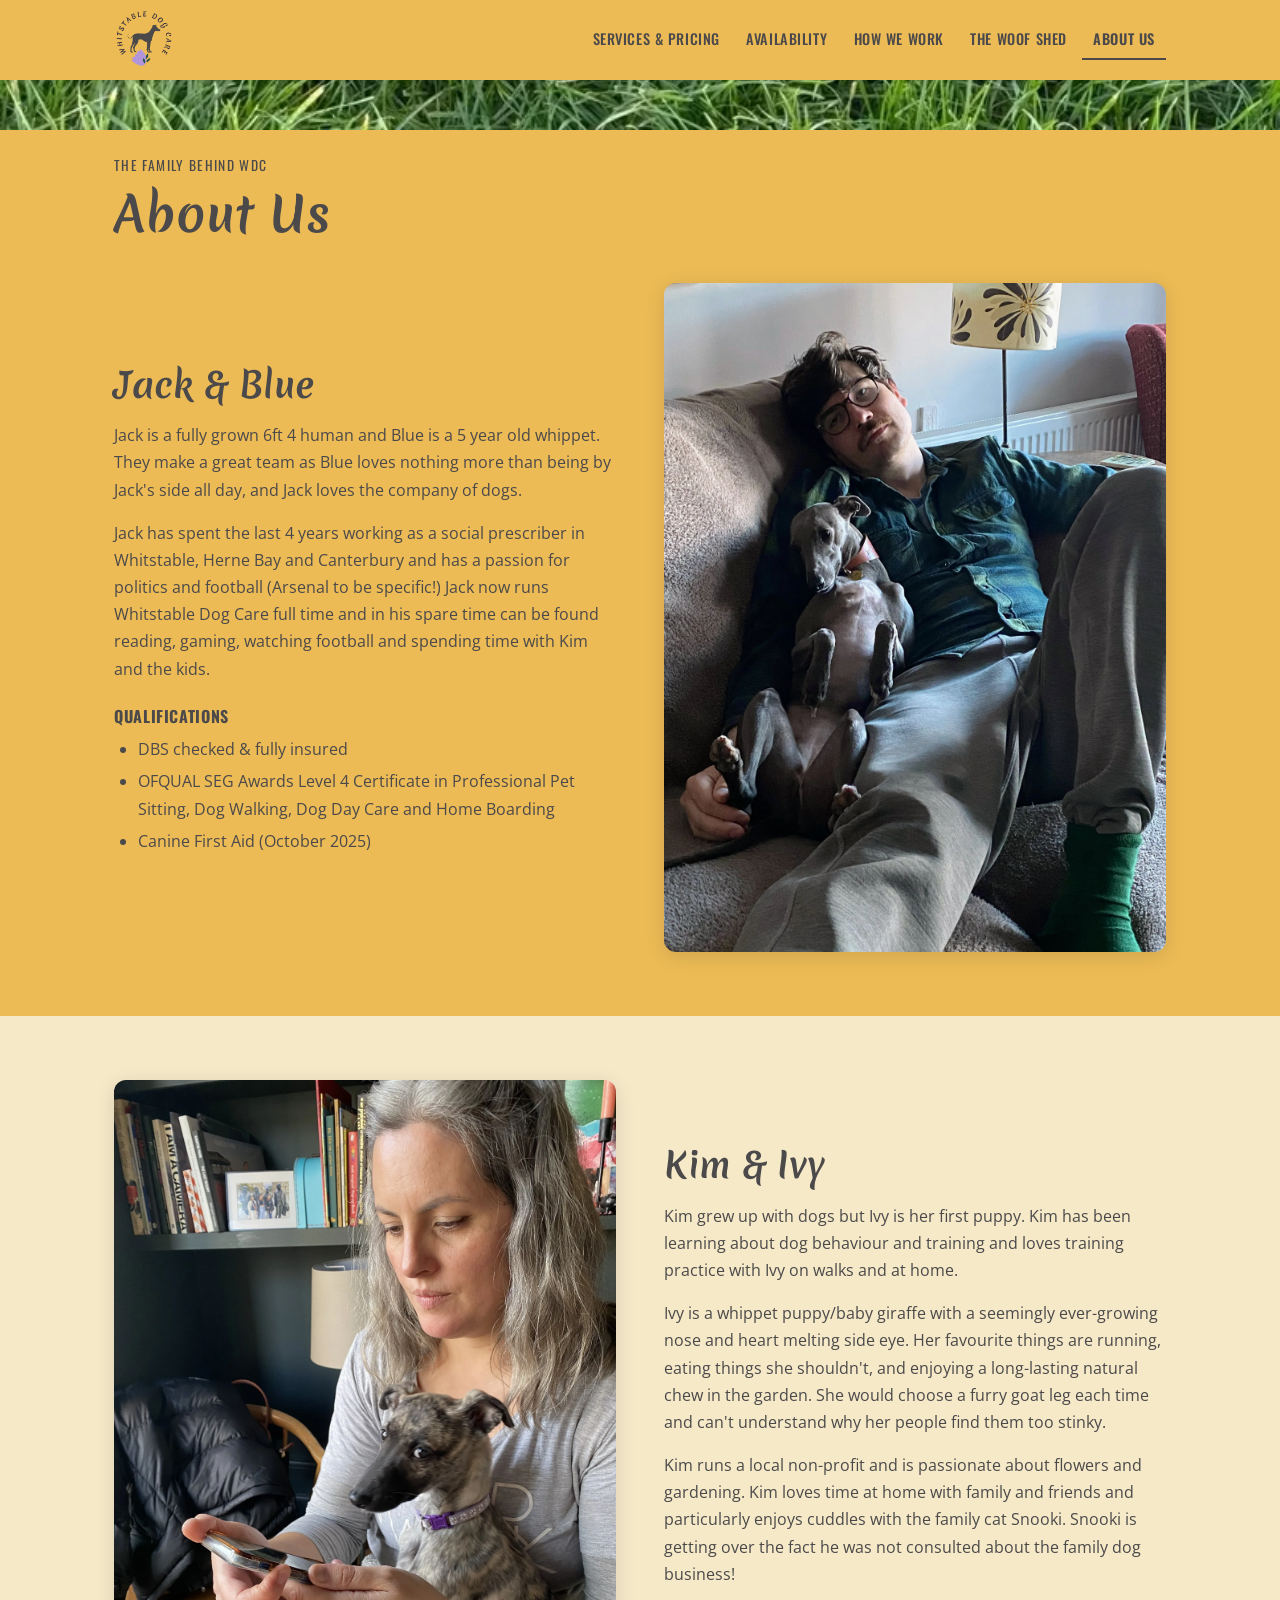
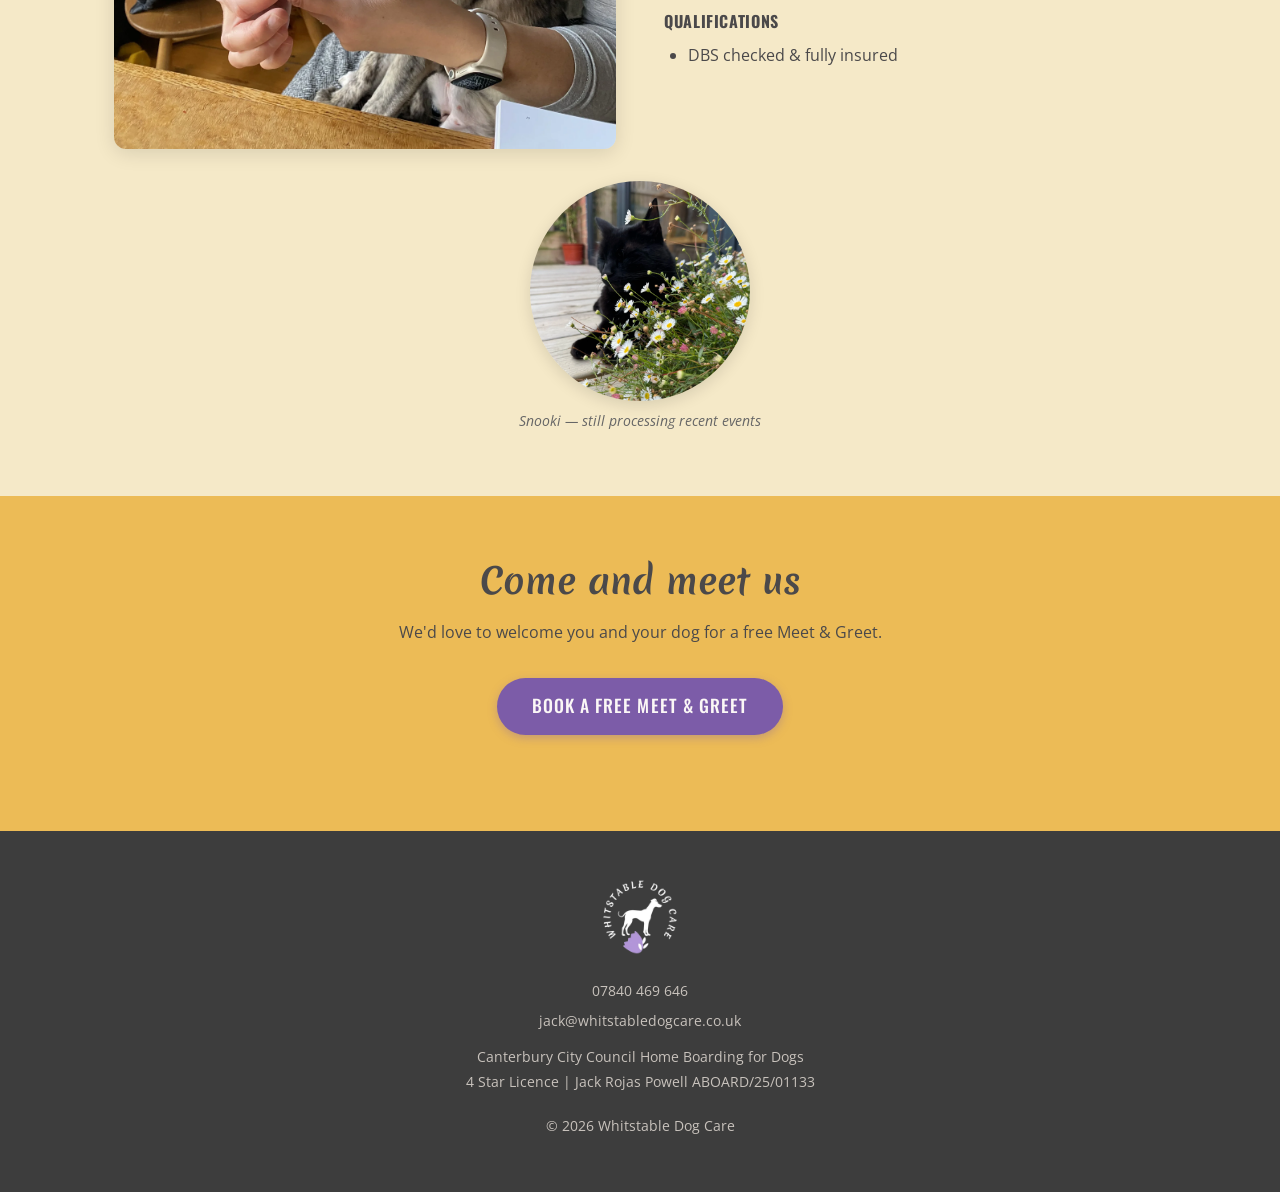
==== about.html @ ae1b8447 "Add Person schema for Jack and Kim to about page Reinforces owner-run business trust signal with nam" ====
<!DOCTYPE html>
<html lang="en">
<head>
  <!-- Google tag (gtag.js) -->
  <script async src="https://www.googletagmanager.com/gtag/js?id=G-H8V5NB6T25"></script>
  <script>
    window.dataLayer = window.dataLayer || [];
    function gtag(){dataLayer.push(arguments);}
    gtag('js', new Date());
    gtag('config', 'G-H8V5NB6T25');
  </script>
  <meta charset="UTF-8" />
  <meta name="viewport" content="width=device-width, initial-scale=1.0" />
  <title>About Us — Whitstable Dog Care</title>
  <meta name="description" content="Meet Jack, Kim, Blue, Ivy and Snooki — the family behind Whitstable Dog Care." />
  <meta property="og:type" content="website" />
  <meta property="og:url" content="https://whitstabledogcare.co.uk/about" />
  <meta property="og:title" content="About Us — Whitstable Dog Care" />
  <meta property="og:description" content="Meet Jack, Kim, Blue, Ivy and Snooki — the family behind Whitstable Dog Care." />
  <meta property="og:image" content="https://whitstabledogcare.co.uk/images/og-image.png" />
  <meta property="og:image:width" content="1200" />
  <meta property="og:image:height" content="630" />
  <link rel="preconnect" href="https://fonts.googleapis.com" />
  <link rel="preconnect" href="https://fonts.gstatic.com" crossorigin />
  <link rel="preload" href="https://fonts.googleapis.com/css2?family=Merienda:wght@400;700;900&family=Oswald:wght@400;500;600&family=Open+Sans:ital,wght@0,400;0,600;1,400&display=swap" as="style" onload="this.onload=null;this.rel='stylesheet'" />
  <noscript><link rel="stylesheet" href="https://fonts.googleapis.com/css2?family=Merienda:wght@400;700;900&family=Oswald:wght@400;500;600&family=Open+Sans:ital,wght@0,400;0,600;1,400&display=swap" /></noscript>
  <link rel="stylesheet" href="css/style.css" />
  <!-- UPDATE reviewCount and ratingValue below when Google reviews change -->
  <script type="application/ld+json">
  {
    "@context": "https://schema.org",
    "@type": "AnimalShelter",
    "petsAllowed": "Dogs only",
    "areaServed": ["Whitstable", "Tankerton", "Seasalter", "Herne Bay", "Canterbury", "Faversham", "Thanet"],
    "name": "Whitstable Dog Care",
    "description": "Home-from-home, family-run dog day care and boarding in Whitstable, Kent.",
    "url": "https://whitstabledogcare.co.uk",
    "telephone": "+447840469646",
    "email": "jack@whitstabledogcare.co.uk",
    "address": {
      "@type": "PostalAddress",
      "streetAddress": "Walmer Road",
      "addressLocality": "Whitstable",
      "addressRegion": "Kent",
      "addressCountry": "GB"
    },
    "geo": {
      "@type": "GeoCoordinates",
      "latitude": 51.3617,
      "longitude": 1.0237
    },
    "image": "https://whitstabledogcare.co.uk/images/og-image.png",
    "priceRange": "££",
    "aggregateRating": {
      "@type": "AggregateRating",
      "ratingValue": "5.0",
      "reviewCount": "11",
      "bestRating": "5"
    },
    "openingHours": "Mo-Su 07:30-21:00",
    "sameAs": [
      "https://maps.app.goo.gl/Xas24WrXm4qyw3E78",
      "https://www.instagram.com/whitstabledogcare/",
      "https://maps.apple.com/p/wR4-Y2Sefy-_Zt",
      "https://www.yell.com/biz/whitstable-dog-care-whitstable-11027929/",
      "https://nextdoor.co.uk/page/whitstable-dog-care"
    ]
  }
  </script>
  <script type="application/ld+json">
  {
    "@context": "https://schema.org",
    "@type": "Person",
    "name": "Jack",
    "jobTitle": "Owner & Dog Carer",
    "worksFor": {
      "@type": "AnimalShelter",
      "name": "Whitstable Dog Care",
      "url": "https://whitstabledogcare.co.uk"
    },
    "hasCredential": [
      {
        "@type": "EducationalOccupationalCredential",
        "name": "OFQUAL SEG Awards Level 4 Certificate in Professional Pet Sitting, Dog Walking, Dog Day Care and Home Boarding"
      },
      {
        "@type": "EducationalOccupationalCredential",
        "name": "Canine First Aid"
      },
      {
        "@type": "EducationalOccupationalCredential",
        "name": "DBS Checked"
      }
    ]
  }
  </script>
  <script type="application/ld+json">
  {
    "@context": "https://schema.org",
    "@type": "Person",
    "name": "Kim",
    "jobTitle": "Co-owner & Dog Carer",
    "worksFor": {
      "@type": "AnimalShelter",
      "name": "Whitstable Dog Care",
      "url": "https://whitstabledogcare.co.uk"
    },
    "hasCredential": [
      {
        "@type": "EducationalOccupationalCredential",
        "name": "DBS Checked"
      }
    ]
  }
  </script>
  <link rel="icon" type="image/x-icon" href="favicon.ico" />
  <link rel="icon" type="image/png" sizes="32x32" href="favicon-32x32.png" />
  <link rel="icon" type="image/png" sizes="16x16" href="favicon-16x16.png" />
  <link rel="apple-touch-icon" sizes="180x180" href="apple-touch-icon.png" />
  <link rel="canonical" href="https://whitstabledogcare.co.uk/about" />
</head>
<body>

  <!-- HEADER -->
  <header class="site-header">
    <div class="header-inner">
      <a href="index.html" class="header-logo">
        <img src="images/logo.webp" alt="Whitstable Dog Care logo" width="440" height="440" />
        <span>Whitstable<br>Dog Care</span>
      </a>
      <button class="hamburger" id="hamburger" aria-label="Toggle navigation" aria-expanded="false">
        <span></span><span></span><span></span>
      </button>
      <nav class="site-nav" id="site-nav">
        <a href="services.html">Services &amp; Pricing</a>
        <a href="availability.html">Availability</a>
        <a href="how-we-work.html">How We Work</a>
        <a href="woof-shed.html">The Woof Shed</a>
        <a href="about.html" class="active">About Us</a>
      </nav>
    </div>
  </header>

  <!-- GRASS STRIP -->
  <div class="grass-strip">
    <img src="images/blue-grass.webp" alt="" role="presentation" width="800" height="159" />
  </div>

  <main>

    <!-- PAGE HEADING -->
    <section class="section section--gold" style="padding-top:1.5rem; padding-bottom:1rem;">
      <div class="container">
        <p class="subheading">The family behind WDC</p>
        <h1>About Us</h1>
      </div>
    </section>

    <!-- JACK & BLUE -->
    <section class="section section--gold" style="position:relative; padding-top:1.5rem;">
      <div class="container">
        <div class="two-col">
          <div>
            <h2>Jack &amp; Blue</h2>
            <p>Jack is a fully grown 6ft 4 human and Blue is a 5 year old whippet. They make a great team as Blue loves nothing more than being by Jack's side all day, and Jack loves the company of dogs.</p>
            <p>Jack has spent the last 4 years working as a social prescriber in Whitstable, Herne Bay and Canterbury and has a passion for politics and football (Arsenal to be specific!) Jack now runs Whitstable Dog Care full time and in his spare time can be found reading, gaming, watching football and spending time with Kim and the kids.</p>

            <div class="qualifications">
              <strong>Qualifications</strong>
              <ul>
                <li>DBS checked &amp; fully insured</li>
                <li>OFQUAL SEG Awards Level 4 Certificate in Professional Pet Sitting, Dog Walking, Dog Day Care and Home Boarding</li>
                <li>Canine First Aid (October 2025)</li>
              </ul>
            </div>
          </div>
          <div>
            <img
              src="images/IMG_1210.webp"
              alt="Jack and Blue"
              class="about-photo"
              style="width:100%; height:auto; border-radius:12px; box-shadow:0 4px 20px rgba(0,0,0,0.12); display:block;" width="2500" height="3333" />
          </div>
        </div>
      </div>
    </section>

    <!-- KIM & IVY -->
    <section class="section section--cream" style="position:relative;">
      <div class="container">
        <div class="two-col two-col--reverse">
          <div>
            <h2>Kim &amp; Ivy</h2>
            <p>Kim grew up with dogs but Ivy is her first puppy. Kim has been learning about dog behaviour and training and loves training practice with Ivy on walks and at home.</p>
            <p>Ivy is a whippet puppy/baby giraffe with a seemingly ever-growing nose and heart melting side eye. Her favourite things are running, eating things she shouldn't, and enjoying a long-lasting natural chew in the garden. She would choose a furry goat leg each time and can't understand why her people find them too stinky.</p>
            <p>Kim runs a local non-profit and is passionate about flowers and gardening. Kim loves time at home with family and friends and particularly enjoys cuddles with the family cat Snooki. Snooki is getting over the fact he was not consulted about the family dog business!</p>

            <div class="qualifications">
              <strong>Qualifications</strong>
              <ul>
                <li>DBS checked &amp; fully insured</li>
              </ul>
            </div>
          </div>
          <div>
            <img
              src="images/IMG_7435.webp"
              alt="Kim and Ivy"
              class="about-photo"
              style="width:100%; height:auto; border-radius:12px; box-shadow:0 4px 20px rgba(0,0,0,0.12); display:block;" width="2500" height="3333" />
          </div>
        </div>

        <!-- Snooki -->
        <div class="snooki-wrap">
          <img
            src="images/nook-nook-daisies.webp"
            alt="Snooki the cat among daisies" width="2500" height="3333" />
          <p>Snooki — still processing recent events</p>
        </div>
      </div>
    </section>

    <!-- CTA -->
    <section class="section section--gold" style="text-align:center;">
      <div class="container">
        <h2>Come and meet us</h2>
        <p>We'd love to welcome you and your dog for a free Meet &amp; Greet.</p>
        <a href="mailto:jack@whitstabledogcare.co.uk?subject=Meet%20%26%20Greet%20Enquiry" class="btn-cta" style="margin-top:1rem;">Book a Free Meet &amp; Greet</a>
      </div>
    </section>

  </main>

  <!-- FOOTER -->
  <footer class="site-footer">
    <img src="images/footer-logo.webp" alt="Whitstable Dog Care logo" class="footer-logo" width="200" height="200" />
    <p><a href="tel:07840469646">07840 469 646</a></p>
    <p><a href="mailto:jack@whitstabledogcare.co.uk">jack@whitstabledogcare.co.uk</a></p>
    <p class="footer-licence">Canterbury City Council Home Boarding for Dogs<br>
    4 Star Licence | Jack Rojas Powell ABOARD/25/01133</p>
    <p class="footer-copyright">&copy; <span id="year"></span> Whitstable Dog Care</p>
  </footer>

  <script>
    document.getElementById('year').textContent = new Date().getFullYear();
    const hamburger = document.getElementById('hamburger');
    const nav = document.getElementById('site-nav');
    hamburger.addEventListener('click', () => {
      const open = nav.classList.toggle('open');
      hamburger.classList.toggle('open', open);
      hamburger.setAttribute('aria-expanded', open);
    });
    nav.querySelectorAll('a').forEach(link => {
      link.addEventListener('click', () => {
        nav.classList.remove('open');
        hamburger.classList.remove('open');
        hamburger.setAttribute('aria-expanded', false);
      });
    });
  </script>

</body>
</html>
---- css/style.css ----
/* =============================================
   WHITSTABLE DOG CARE — SHARED STYLESHEET
   ============================================= */

/* --- Google Fonts loaded via <link> in HTML --- */

/* --- Variables --- */
:root {
  --gold: #ECBB56;
  --charcoal: #3D3D3D;
  --body-text: #4B494A;
  --white: #FBF7F6;
  --purple: #B295D9;
  --black: #000000;
  --cream: #F5E9C8;
  --cta-purple: #7c5ca8;
  --font-display: 'Merienda', cursive;
  --font-label: 'Oswald', sans-serif;
  --font-body: 'Open Sans', sans-serif;
}

/* --- Reset & Base --- */
*, *::before, *::after {
  box-sizing: border-box;
  margin: 0;
  padding: 0;
}

html {
  scroll-behavior: smooth;
}

body {
  font-family: 'Open Sans', sans-serif;
  color: var(--body-text);
  background: var(--gold);
  font-size: 16px;
  line-height: 1.7;
  overflow-x: hidden;
}

img {
  max-width: 100%;
  height: auto;
  display: block;
}

a {
  color: var(--body-text);
  text-decoration: underline;
}

a:hover {
  color: var(--charcoal);
}

/* --- Typography --- */
h1, h2, h3 {
  font-family: 'Merienda', cursive;
  color: var(--body-text);
  line-height: 1.2;
}

h1 { font-size: clamp(1.8rem, 4vw, 3rem); }
h2 { font-size: clamp(1.4rem, 3vw, 2.2rem); margin-bottom: 1rem; }
h3 { font-size: clamp(1.2rem, 2.5vw, 1.6rem); margin-bottom: 0.75rem; }

p { margin-bottom: 1rem; }
p:last-child { margin-bottom: 0; }

ul {
  padding-left: 1.5rem;
  margin-bottom: 1rem;
}

li { margin-bottom: 0.3rem; }

/* --- Layout helpers --- */
.container {
  max-width: 1100px;
  margin: 0 auto;
  padding: 0 1.5rem;
}

.section {
  padding: 4rem 0;
  position: relative;
}

.section--gold {
  background: var(--gold);
}

.section--cream {
  background: var(--cream);
}

.section--charcoal {
  background: var(--charcoal);
  color: var(--white);
}

.section--charcoal h1,
.section--charcoal h2,
.section--charcoal h3 {
  color: var(--white);
}

.section--white {
  background: var(--white);
}

.two-col {
  display: grid;
  grid-template-columns: 1fr 1fr;
  gap: 3rem;
  align-items: center;
}

.two-col--reverse {
  direction: rtl;
}

.two-col--reverse > * {
  direction: ltr;
}

/* =============================================
   HEADER & NAV
   ============================================= */

.site-header {
  background: var(--gold);
  position: sticky;
  top: 0;
  z-index: 100;
  box-shadow: 0 2px 6px rgba(0,0,0,0.12);
}

.header-inner {
  max-width: 1100px;
  margin: 0 auto;
  padding: 0 1.5rem;
  height: 80px;
  display: flex;
  align-items: center;
  justify-content: space-between;
}

.header-logo {
  display: flex;
  align-items: center;
  gap: 0.75rem;
  text-decoration: none;
  flex-shrink: 0;
}

.header-logo img {
  height: 60px;
  width: 60px;
  border-radius: 50%;
  object-fit: cover;
}

.header-logo span {
  display: none;
}

/* Desktop nav */
.site-nav {
  display: flex;
  align-items: center;
  gap: 0.25rem;
}

.site-nav a {
  font-family: 'Oswald', sans-serif;
  font-size: 0.9rem;
  font-weight: 500;
  text-transform: uppercase;
  letter-spacing: 0.04em;
  color: var(--body-text);
  text-decoration: none;
  padding: 0.4rem 0.7rem;
  border-bottom: 2px solid transparent;
  transition: border-color 0.2s, color 0.2s;
  white-space: nowrap;
}

.site-nav a:hover {
  border-bottom-color: var(--body-text);
  color: var(--charcoal);
}

.site-nav a.active {
  border-bottom-color: var(--body-text);
  font-weight: 600;
}

/* Hamburger button */
.hamburger {
  display: none;
  flex-direction: column;
  gap: 5px;
  background: none;
  border: none;
  cursor: pointer;
  padding: 6px;
  z-index: 200;
}

.hamburger span {
  display: block;
  width: 26px;
  height: 2px;
  background: var(--body-text);
  border-radius: 2px;
  transition: transform 0.3s, opacity 0.3s;
}

.hamburger.open span:nth-child(1) {
  transform: translateY(7px) rotate(45deg);
}
.hamburger.open span:nth-child(2) {
  opacity: 0;
}
.hamburger.open span:nth-child(3) {
  transform: translateY(-7px) rotate(-45deg);
}

/* Explicit desktop nav (belt-and-braces) */
@media (min-width: 769px) {
  .hamburger {
    display: none !important;
  }

  .site-nav {
    display: flex !important;
    position: static;
    flex-direction: row;
    background: transparent;
    box-shadow: none;
    padding: 0;
  }
}

/* Mobile nav */
@media (max-width: 768px) {
  .hamburger {
    display: flex;
  }

  .site-nav {
    display: none;
    flex-direction: column;
    align-items: flex-start;
    gap: 0;
    position: absolute;
    top: 80px;
    left: 0;
    right: 0;
    background: var(--gold);
    box-shadow: 0 4px 12px rgba(0,0,0,0.15);
    padding: 1rem 0;
    z-index: 99;
  }

  .site-nav.open {
    display: flex;
  }

  .site-nav a {
    width: 100%;
    padding: 0.75rem 1.5rem;
    font-size: 1rem;
    border-bottom: none;
    border-left: 3px solid transparent;
  }

  .site-nav a:hover,
  .site-nav a.active {
    border-bottom: none;
    border-left-color: var(--body-text);
    background: rgba(0,0,0,0.05);
  }
}

/* =============================================
   GRASS STRIP
   ============================================= */

.grass-strip {
  width: 100%;
  height: 50px;
  overflow: hidden;
  display: block;
  line-height: 0;
  font-size: 0;
}

.grass-strip img {
  width: 100%;
  height: 50px;
  object-fit: cover;
  object-position: center bottom;
  display: block;
}

/* =============================================
   HERO / HOME SECTIONS
   ============================================= */

.hero {
  background: var(--gold);
  padding: 4rem 0 2rem;
  position: relative;
}

.hero-inner {
  max-width: 1100px;
  margin: 0 auto;
  padding: 0 1.5rem;
  display: grid;
  grid-template-columns: auto 1fr;
  gap: 3rem;
  align-items: start;
}

.hero-logo-wrap {
  flex-shrink: 0;
}

.hero-logo-wrap img {
  width: 220px;
  height: 220px;
  border-radius: 50%;
  object-fit: cover;
  box-shadow: 0 4px 20px rgba(0,0,0,0.15);
}

.hero-content h1 {
  margin-bottom: 0.5rem;
}

.hero-address {
  font-family: 'Open Sans', sans-serif;
  color: var(--body-text);
  margin-bottom: 1.5rem;
}

.hero-bullets {
  list-style: none;
  padding: 0;
  margin-bottom: 2rem;
  display: grid;
  grid-template-columns: 1fr 1fr;
  gap: 0.3rem 1.5rem;
}

.hero-bullets li {
  font-size: 0.9rem;
  padding-left: 1.2em;
  position: relative;
  margin-bottom: 0;
}

.hero-bullets li::before {
  content: '✓';
  position: absolute;
  left: 0;
  color: var(--body-text);
  font-weight: 600;
}

/* CTA Button */
.btn-cta {
  display: inline-block;
  background: #7c5ca8;
  color: var(--white);
  font-family: 'Oswald', sans-serif;
  font-size: 1.1rem;
  font-weight: 500;
  text-transform: uppercase;
  letter-spacing: 0.06em;
  text-decoration: none;
  padding: 0.85rem 2.2rem;
  border-radius: 50px;
  transition: background 0.2s, transform 0.15s, box-shadow 0.2s;
  box-shadow: 0 3px 10px rgba(124,92,168,0.35);
  margin-bottom: 2rem;
}

.btn-cta:hover {
  background: #6b4d9c;
  color: var(--white);
  transform: translateY(-2px);
  box-shadow: 0 6px 16px rgba(124,92,168,0.45);
}

@media (max-width: 768px) {
  .hero-inner {
    grid-template-columns: 1fr;
    text-align: center;
  }

  .hero-logo-wrap {
    display: flex;
    justify-content: center;
  }

  .hero-logo-wrap img {
    width: 160px;
    height: 160px;
  }

  .hero-bullets {
    grid-template-columns: 1fr;
    text-align: left;
    display: inline-grid;
  }
}

/* =============================================
   HERO — TAGLINE & CTA WRAP (HOME)
   ============================================= */

.hero-tagline {
  font-size: 1.05rem;
  font-style: italic;
  color: var(--body-text);
  margin-bottom: 1.25rem;
  max-width: 520px;
}

.hero-cta-wrap {
  margin-bottom: 1.75rem;
}

.hero-cta-wrap .btn-cta {
  margin-bottom: 0.6rem;
}

.cta-reassurance {
  font-size: 0.85rem;
  font-style: italic;
  color: #3a3839;
  margin-bottom: 0;
}

/* =============================================
   AT A GLANCE (HOME)
   ============================================= */

.glance-section {
  padding: 4rem 0;
}

.glance-section h2 {
  margin-bottom: 2.5rem;
}

.glance-grid {
  display: grid;
  grid-template-columns: repeat(4, 1fr);
  gap: 1.5rem;
  margin-top: 1rem;
}

.glance-item {
  background: var(--gold);
  border-radius: 12px;
  padding: 1.75rem 1.5rem;
  border: 1px solid rgba(0,0,0,0.06);
}

.glance-item__icon {
  font-size: 2rem;
  display: block;
  margin-bottom: 0.75rem;
}

.glance-item__title {
  font-size: 1rem;
  margin-bottom: 0.5rem;
}

.glance-item__text {
  font-size: 0.88rem;
  color: var(--body-text);
  margin-bottom: 0;
}

@media (max-width: 900px) {
  .glance-grid {
    grid-template-columns: repeat(2, 1fr);
  }
}

@media (max-width: 500px) {
  .glance-grid {
    grid-template-columns: 1fr;
  }
}

/* =============================================
   HOW IT WORKS (HOME)
   ============================================= */

.how-it-works-section h2 {
  color: var(--white);
  margin-bottom: 2.5rem;
}

.steps-grid {
  display: grid;
  grid-template-columns: repeat(4, 1fr);
  gap: 1.5rem;
  counter-reset: steps;
}

.step {
  text-align: center;
  padding: 1.5rem 1rem;
}

.step__number {
  display: inline-flex;
  align-items: center;
  justify-content: center;
  width: 2.5rem;
  height: 2.5rem;
  background: var(--purple);
  color: var(--white);
  font-family: 'Oswald', sans-serif;
  font-size: 1.1rem;
  font-weight: 600;
  border-radius: 50%;
  margin-bottom: 0.9rem;
}

.step__title {
  color: var(--white);
  font-size: 1rem;
  margin-bottom: 0.5rem;
}

.step__text {
  font-size: 0.88rem;
  color: #c8c2bc;
  margin-bottom: 0;
}

.step__text a {
  color: var(--white);
  font-weight: 600;
  text-decoration: underline;
}

.step__text a:hover {
  color: var(--purple);
}

@media (max-width: 768px) {
  .steps-grid {
    grid-template-columns: repeat(2, 1fr);
  }
}

@media (max-width: 480px) {
  .steps-grid {
    grid-template-columns: 1fr;
  }
}

/* =============================================
   PRICING SUMMARY (HOME)
   ============================================= */

.pricing-summary-intro {
  font-size: 0.95rem;
  max-width: 580px;
  margin: 0 auto 2rem;
}

.pricing-summary-grid {
  display: grid;
  grid-template-columns: 1fr 1fr;
  gap: 2rem;
  margin-bottom: 1rem;
}

.pricing-summary-card {
  background: var(--white);
  border-radius: 12px;
  padding: 2rem;
  border: 1px solid rgba(0,0,0,0.08);
}

.pricing-summary-card h3 {
  margin-bottom: 1.25rem;
  padding-bottom: 0.5rem;
  border-bottom: 2px solid rgba(0,0,0,0.12);
}

.pricing-summary-list {
  list-style: none;
  padding: 0;
  margin-bottom: 1rem;
}

.pricing-summary-list li {
  display: flex;
  justify-content: space-between;
  align-items: baseline;
  padding: 0.45rem 0;
  border-bottom: 1px solid rgba(0,0,0,0.07);
  font-size: 0.92rem;
  margin-bottom: 0;
}

.pricing-summary-list li:last-child {
  border-bottom: none;
}

.pricing-summary-list__price {
  font-family: 'Oswald', sans-serif;
  font-weight: 600;
  font-size: 1rem;
  color: var(--charcoal);
  white-space: nowrap;
  margin-left: 1rem;
}

.pricing-summary-note {
  font-size: 0.82rem;
  font-style: italic;
  color: #555;
  margin-top: 0.75rem;
  margin-bottom: 0;
}

.pricing-summary-peak {
  font-size: 0.82rem;
  font-style: italic;
  color: #666;
  margin-top: 0.75rem;
  margin-bottom: 0;
}

@media (max-width: 640px) {
  .pricing-summary-grid {
    grid-template-columns: 1fr;
  }
}

/* ── Rebalanced pricing cards ── */
.pricing-summary-card--balanced {
  display: flex;
  flex-direction: column;
}

.pricing-summary-card__hours {
  text-align: center;
  font-size: 0.9rem;
  color: var(--body-text);
  margin: 0.25rem 0 1rem;
}

.pricing-summary-card--balanced .pricing-summary-list li {
  display: flex;
  justify-content: space-between;
  align-items: flex-start;
  gap: 0.75rem;
  padding: 0.75rem 0;
  border-bottom: 1px dashed rgba(61, 61, 61, 0.15);
}

.pricing-summary-card--balanced .pricing-summary-list li:last-child {
  border-bottom: 0;
}

.pricing-summary-list__label {
  display: flex;
  flex-direction: column;
  color: var(--charcoal);
  font-weight: 600;
}

.pricing-summary-list__sub {
  font-weight: 400;
  font-size: 0.82rem;
  color: var(--body-text);
  margin-top: 0.15rem;
}

.pricing-summary-list__price {
  display: flex;
  flex-direction: column;
  align-items: flex-end;
  font-family: var(--font-label);
  font-weight: 500;
  font-size: 1.1rem;
  color: var(--cta-purple);
  white-space: nowrap;
}

.pricing-summary-list__peak {
  font-size: 0.72rem;
  text-transform: uppercase;
  letter-spacing: 0.05em;
  color: var(--body-text);
  font-weight: 400;
  margin-top: 0.2rem;
}

.pricing-summary-card__included {
  background: var(--cream);
  border-radius: 10px;
  padding: 0.9rem 1rem 1rem;
  margin-top: auto;
}

.pricing-summary-card__included-title {
  font-family: var(--font-label);
  text-transform: uppercase;
  letter-spacing: 0.08em;
  font-size: 0.75rem;
  color: var(--charcoal);
  margin: 0 0 0.5rem;
  font-weight: 600;
}

.pricing-summary-card__included-list {
  list-style: none;
  padding: 0;
  margin: 0;
  display: grid;
  gap: 0.4rem;
}

.pricing-summary-card__included-list li {
  font-size: 0.9rem;
  color: var(--body-text);
  padding-left: 1.25rem;
  position: relative;
  line-height: 1.45;
  margin-bottom: 0;
}

.pricing-summary-card__included-list li::before {
  content: '✓';
  position: absolute;
  left: 0;
  top: 0;
  color: var(--cta-purple);
  font-weight: 700;
}

.pricing-summary-grid {
  align-items: stretch;
}

@media (max-width: 640px) {
  .pricing-summary-card--balanced .pricing-summary-list li {
    padding: 0.6rem 0;
  }
  .pricing-summary-list__price {
    font-size: 1rem;
  }
}

/* =============================================
   TESTIMONIALS (HOME)
   ============================================= */

.testimonials-section h2 {
  margin-bottom: 0.5rem;
}

.testimonials-rating {
  margin-bottom: 2rem;
}

.testimonials-rating__stars {
  color: #f5a623;
  font-size: 1.3rem;
  letter-spacing: 0.05em;
  margin-right: 0.4rem;
}

.testimonials-rating__label {
  font-size: 0.95rem;
  color: var(--body-text);
}

.testimonial-card__stars {
  color: #f5a623;
  font-size: 1rem;
  margin-bottom: 0.6rem;
  letter-spacing: 0.05em;
}

.testimonials-more-link {
  font-family: 'Oswald', sans-serif;
  font-size: 0.95rem;
  text-transform: uppercase;
  letter-spacing: 0.04em;
  color: var(--body-text);
  font-weight: 500;
}

.testimonials-grid {
  display: grid;
  grid-template-columns: repeat(2, 1fr);
  gap: 2rem;
}

.testimonial-card {
  background: var(--white);
  border-radius: 12px;
  padding: 2rem;
  border: 1px solid rgba(0,0,0,0.07);
  box-shadow: 0 2px 10px rgba(0,0,0,0.06);
  margin: 0;
}

.testimonial-card__quote {
  font-size: 0.95rem;
  font-style: italic;
  color: var(--body-text);
  margin-bottom: 1rem;
  position: relative;
  padding-left: 1.25rem;
  border-left: 3px solid var(--purple);
}

.testimonial-card__author {
  font-family: 'Oswald', sans-serif;
  font-size: 0.88rem;
  text-transform: uppercase;
  letter-spacing: 0.04em;
  color: #6b6b6b;
}

@media (max-width: 640px) {
  .testimonials-grid {
    grid-template-columns: 1fr;
  }
}

/* =============================================
   BOTTOM CTA (HOME)
   ============================================= */

.bottom-cta-section h2 {
  margin-bottom: 0;
}

.bottom-cta-section__contact {
  margin-top: 1.25rem;
  font-size: 0.9rem;
  color: var(--body-text);
}

.bottom-cta-section__contact a {
  color: var(--body-text);
  font-weight: 600;
}

/* =============================================
   CONTACT / INTRO SECTION (HOME)
   ============================================= */

.contact-section {
  background: var(--gold);
  padding: 4rem 0;
}

.contact-section .two-col {
  align-items: start;
}

.contact-section h2 a {
  color: var(--body-text);
}

.contact-info {
  font-family: 'Oswald', sans-serif;
  font-size: 1.1rem;
  margin-bottom: 1.5rem;
}

.contact-info a {
  color: var(--body-text);
  text-decoration: none;
}

.contact-info a:hover {
  text-decoration: underline;
}

/* =============================================
   SERVICES CARDS
   ============================================= */

.services-intro {
  font-size: 1.05rem;
  max-width: 720px;
  border-left: 3px solid rgba(0,0,0,0.15);
  padding-left: 1.25rem;
  margin: 0;
}

.pricing-includes {
  font-size: 0.92rem;
  color: var(--body-text);
  margin-bottom: 1.25rem;
}

.pricing-help {
  font-size: 0.9rem;
  font-style: italic;
  color: var(--body-text);
  margin-top: 0.75rem;
}

.services-grid {
  display: grid;
  grid-template-columns: repeat(3, 1fr);
  gap: 2rem;
}

.service-card {
  background: rgba(255,255,255,0.45);
  border-radius: 12px;
  padding: 2rem;
  border: 1px solid rgba(0,0,0,0.08);
}

.service-card h3 {
  margin-bottom: 1rem;
  padding-bottom: 0.5rem;
  border-bottom: 2px solid rgba(0,0,0,0.15);
}

.service-card p,
.service-card ul {
  font-size: 0.92rem;
}

.service-card a {
  color: var(--purple);
  font-weight: 600;
}

.service-card em {
  font-size: 0.85rem;
  display: block;
  margin-top: 0.75rem;
  color: #666;
}

@media (max-width: 900px) {
  .services-grid {
    grid-template-columns: 1fr;
  }
}

/* =============================================
   PRICING TABLE
   ============================================= */

.pricing-section {
  background: var(--gold);
  padding: 4rem 0;
}

.discount-callout {
  background: var(--purple);
  color: var(--white);
  padding: 1rem 1.5rem;
  border-radius: 8px;
  font-family: 'Oswald', sans-serif;
  font-size: 1.1rem;
  font-weight: 500;
  margin-bottom: 1.5rem;
  display: inline-block;
}

table {
  width: 100%;
  border-collapse: collapse;
  background: var(--white);
  border-radius: 8px;
  overflow: hidden;
  box-shadow: 0 2px 10px rgba(0,0,0,0.08);
  margin-bottom: 1rem;
}

thead {
  background: var(--charcoal);
  color: var(--white);
}

thead th {
  font-family: 'Oswald', sans-serif;
  font-size: 1rem;
  font-weight: 500;
  text-transform: uppercase;
  letter-spacing: 0.04em;
  padding: 0.85rem 1.2rem;
  text-align: left;
  border: 1px solid var(--black);
}

tbody td {
  padding: 0.8rem 1.2rem;
  border: 1px solid var(--black);
  font-size: 0.95rem;
}

tbody tr:nth-child(even) {
  background: #f8f8f8;
}

.table-note {
  font-size: 0.85rem;
  font-style: italic;
  color: var(--body-text);
  margin-top: 0.5rem;
}

@media (max-width: 600px) {
  table {
    font-size: 0.85rem;
  }

  thead th,
  tbody td {
    padding: 0.6rem 0.75rem;
  }
}

/* =============================================
   HOW WE WORK
   ============================================= */

/* Journey overview strip */
.journey-steps {
  list-style: none;
  padding: 0;
  margin: 0;
  display: grid;
  grid-template-columns: repeat(3, 1fr);
  gap: 1.5rem;
  counter-reset: journey;
}

.journey-step {
  display: flex;
  align-items: flex-start;
  gap: 1rem;
  background: rgba(255,255,255,0.45);
  border-radius: 12px;
  padding: 1.5rem;
  border: 1px solid rgba(0,0,0,0.08);
}

.journey-step__number {
  display: inline-flex;
  align-items: center;
  justify-content: center;
  flex-shrink: 0;
  width: 2.2rem;
  height: 2.2rem;
  background: #7c5ca8;
  color: #fff;
  font-family: 'Oswald', sans-serif;
  font-size: 1rem;
  font-weight: 600;
  border-radius: 50%;
}

.journey-step__title {
  font-size: 1rem;
  margin-bottom: 0.3rem;
}

.journey-step__desc {
  font-size: 0.88rem;
  color: var(--body-text);
  margin-bottom: 0;
}

@media (max-width: 768px) {
  .journey-steps {
    grid-template-columns: 1fr;
  }
}

/* Paid trial subheadings */
.trial-subheading {
  font-family: 'Oswald', sans-serif;
  font-size: 0.95rem;
  font-weight: 500;
  text-transform: uppercase;
  letter-spacing: 0.04em;
  color: var(--body-text);
  margin-top: 1.25rem;
  margin-bottom: 0.4rem;
}

.trial-note {
  margin-top: 1.25rem;
  font-size: 0.88rem;
  color: #555;
}

/* Bottom contact line */
.hww-contact {
  margin-top: 1.25rem;
  font-size: 0.9rem;
  color: var(--body-text);
}

.hww-contact a {
  color: var(--body-text);
  font-weight: 600;
}

.timetable-section {
  background: var(--cream);
  padding: 4rem 0;
}

/* =============================================
   FAQ SECTION
   ============================================= */

.faq-section {
  background: var(--gold);
  padding: 4rem 0;
}

.faq-list {
  margin-top: 2rem;
  display: flex;
  flex-direction: column;
  gap: 0.75rem;
  max-width: 760px;
  margin-left: auto;
  margin-right: auto;
}

.faq-list details {
  background: rgba(255,255,255,0.55);
  border-radius: 10px;
  border: 1px solid rgba(0,0,0,0.08);
  overflow: hidden;
}

.faq-list details[open] {
  background: rgba(255,255,255,0.85);
}

.faq-list summary {
  font-family: var(--font-label);
  font-size: 1rem;
  font-weight: 600;
  padding: 1.1rem 3rem 1.1rem 1.25rem;
  cursor: pointer;
  list-style: none;
  position: relative;
  color: var(--charcoal);
  line-height: 1.4;
}

.faq-list summary::-webkit-details-marker { display: none; }

.faq-list summary::after {
  content: '+';
  position: absolute;
  right: 1.25rem;
  top: 50%;
  transform: translateY(-50%);
  font-size: 1.4rem;
  font-weight: 300;
  line-height: 1;
  color: var(--charcoal);
  transition: transform 0.2s;
}

.faq-list details[open] summary::after {
  content: '−';
}

.faq-list .faq-answer {
  padding: 0 1.25rem 1.1rem;
  font-size: 0.95rem;
  line-height: 1.7;
  color: var(--body-text);
}


.gallery-grid {
  display: grid;
  grid-template-columns: repeat(3, 1fr);
  gap: 1rem;
  padding: 3rem 0;
}

.gallery-grid img {
  width: 100%;
  height: 260px;
  object-fit: cover;
  border-radius: 10px;
  box-shadow: 0 3px 15px rgba(0,0,0,0.12);
  transition: transform 0.3s;
}

.gallery-grid img:hover {
  transform: scale(1.02);
}

@media (max-width: 900px) {
  .gallery-grid { grid-template-columns: repeat(2, 1fr); }
}

@media (max-width: 500px) {
  .gallery-grid { grid-template-columns: 1fr; }
}

/* =============================================
   AVAILABILITY
   ============================================= */

.calendar-wrap {
  background: var(--white);
  border-radius: 12px;
  overflow: hidden;
  box-shadow: 0 2px 16px rgba(0,0,0,0.1);
  margin-top: 2rem;
}

/* =============================================
   ABOUT
   ============================================= */

.about-photo {
  width: 100%;
  height: auto;
  border-radius: 12px;
  box-shadow: 0 4px 20px rgba(0,0,0,0.12);
}

.qualifications {
  margin-top: 1.25rem;
}

.qualifications strong {
  display: block;
  margin-bottom: 0.4rem;
  font-family: 'Oswald', sans-serif;
  font-size: 1rem;
  text-transform: uppercase;
  letter-spacing: 0.04em;
}

.snooki-wrap {
  text-align: center;
  margin-top: 2rem;
}

.snooki-wrap img {
  width: 220px;
  height: 220px;
  border-radius: 50%;
  object-fit: cover;
  box-shadow: 0 4px 16px rgba(0,0,0,0.12);
  margin: 0 auto;
}

.snooki-wrap p {
  margin-top: 0.5rem;
  font-size: 0.85rem;
  font-style: italic;
  color: #666;
}

/* =============================================
   DECORATIVE BOTANICAL ELEMENTS
   ============================================= */

.deco {
  position: absolute;
  pointer-events: none;
  opacity: 0.65;
  z-index: 0;
}

.deco--flower {
  width: 100px;
  top: 1.5rem;
  right: 2rem;
}

.deco--leaf {
  width: 90px;
  bottom: 1.5rem;
  left: 1.5rem;
}

.deco--paw {
  width: 80px;
  bottom: 2rem;
  right: 3rem;
}

/* Content inside deco-containing sections needs z-index */
.section > .container {
  position: relative;
  z-index: 1;
}

/* =============================================
   FOOTER
   ============================================= */

.site-footer {
  background: var(--charcoal);
  color: var(--white);
  padding: 3rem 1.5rem;
  text-align: center;
}

.footer-logo {
  width: 80px;
  height: auto;
  margin: 0 auto 1.25rem;
}

.site-footer p {
  font-size: 0.9rem;
  color: #c8c2bc;
  margin-bottom: 0.35rem;
}

.site-footer a {
  color: #c8c2bc;
  text-decoration: none;
}

.site-footer a:hover {
  color: var(--white);
  text-decoration: underline;
}

.footer-licence {
  margin-top: 0.75rem;
  font-size: 0.8rem;
  color: #999;
}

.footer-copyright {
  margin-top: 1.25rem;
  font-size: 0.8rem;
  color: #888;
}

/* =============================================
   RESPONSIVE TWO-COL
   ============================================= */

@media (max-width: 768px) {
  .two-col {
    grid-template-columns: 1fr;
  }

  .two-col--reverse {
    direction: ltr;
  }

  .about-photo {
    max-width: 100%;
    height: 280px;
  }

  .section {
    padding: 2.5rem 0;
  }
}

/* =============================================
   UTILITY
   ============================================= */

.text-center { text-align: center; }
.mt-1 { margin-top: 1rem; }
.mt-2 { margin-top: 2rem; }
.mb-0 { margin-bottom: 0; }

.subheading {
  font-family: 'Oswald', sans-serif;
  font-size: 0.85rem;
  text-transform: uppercase;
  letter-spacing: 0.1em;
  color: var(--body-text);
  margin-bottom: 0.5rem;
}

/* =============================================
   AVAILABILITY (HOME SECTION)
   ============================================= */

.avail-home-cols {
  align-items: start;
  margin-top: 2rem;
}

.home-calendar {
  max-width: none;
}

.avail-home-contact {
  display: flex;
  flex-direction: column;
  align-items: center;
  text-align: center;
  gap: 0.5rem;
}

.avail-home-contact h3 {
  margin-bottom: 0.5rem;
}

.avail-home-contact .btn-cta {
  margin-bottom: 0;
}

.avail-home-link {
  font-size: 0.9rem;
  margin-top: 0.5rem;
  margin-bottom: 0;
}

/* =============================================
   AVAILABILITY CALENDAR
   ============================================= */

.availability-calendar {
  max-width: 680px;
  margin: 0 auto;
  font-family: 'Open Sans', sans-serif;
}

/* Header: prev / month label / next */
.cal-header {
  display: flex;
  align-items: center;
  justify-content: space-between;
  margin-bottom: 1.25rem;
}

.cal-month-label {
  font-family: 'Merienda', cursive;
  font-size: clamp(1.2rem, 3vw, 1.6rem);
  color: var(--charcoal);
  margin: 0;
}

.cal-nav {
  background: none;
  border: 2px solid var(--charcoal);
  color: var(--charcoal);
  width: 2.2rem;
  height: 2.2rem;
  border-radius: 50%;
  font-size: 1.3rem;
  line-height: 1;
  cursor: pointer;
  display: flex;
  align-items: center;
  justify-content: center;
  transition: background 0.15s, color 0.15s;
}

.cal-nav:hover {
  background: var(--charcoal);
  color: var(--white);
}

/* Day-of-week header row */
.cal-grid-header {
  display: grid;
  grid-template-columns: repeat(7, 1fr);
  margin-bottom: 0.4rem;
}

.cal-grid-header span {
  text-align: center;
  font-family: 'Oswald', sans-serif;
  font-size: 0.75rem;
  font-weight: 500;
  text-transform: uppercase;
  letter-spacing: 0.05em;
  color: var(--body-text);
  padding: 0.25rem 0;
}

/* Day grid */
.cal-grid {
  display: grid;
  grid-template-columns: repeat(7, 1fr);
  gap: 4px;
}

.cal-cell {
  aspect-ratio: 1;
  border-radius: 8px;
  display: flex;
  align-items: center;
  justify-content: center;
  position: relative;
  background: #e8e4e0;
}

.cal-cell--empty {
  background: transparent;
}

.cal-day-num {
  font-size: clamp(0.7rem, 2vw, 0.9rem);
  font-weight: 600;
  color: var(--white);
  line-height: 1;
}

/* Past days — muted */
.cal-cell--past {
  opacity: 0.35;
}

/* Today ring */
.cal-cell--today {
  outline: 3px solid var(--charcoal);
  outline-offset: -3px;
}

/* Status colours */
.cal-cell--available  { background: #4a7a5a; }
.cal-cell--limited    { background: #c98a2b; }
.cal-cell--full       { background: #c24040; }
.cal-cell--unavailable { background: #9a9a9a; }

.cal-cell--available  .cal-day-num,
.cal-cell--limited    .cal-day-num,
.cal-cell--full       .cal-day-num,
.cal-cell--unavailable .cal-day-num { color: #fff; }

.cal-cell--past .cal-day-num,
.cal-cell:not([class*="--available"]):not([class*="--limited"]):not([class*="--full"]):not([class*="--unavailable"]):not(.cal-cell--empty) .cal-day-num {
  color: var(--body-text);
}

/* Loading / error states */
.cal-loading,
.cal-error {
  grid-column: 1 / -1;
  text-align: center;
  padding: 2rem;
  color: var(--body-text);
  font-size: 0.9rem;
}

/* Legend */
.cal-legend {
  display: flex;
  flex-wrap: wrap;
  gap: 0.75rem 1.5rem;
  margin-top: 1.25rem;
  justify-content: center;
}

.cal-legend-item {
  display: flex;
  align-items: center;
  gap: 0.4rem;
  font-size: 0.82rem;
  color: var(--body-text);
}

.cal-dot {
  width: 12px;
  height: 12px;
  border-radius: 50%;
  display: inline-block;
  flex-shrink: 0;
}

.cal-dot--green     { background: #4a7a5a; }
.cal-dot--amber     { background: #c98a2b; }
.cal-dot--red       { background: #c24040; }
.cal-dot--grey      { background: #9a9a9a; }
.cal-dot--unsynced  { background: #e8e4e0; border: 1px solid #ccc; }

@media (max-width: 480px) {
  .cal-grid { gap: 3px; }
  .cal-nav { width: 1.9rem; height: 1.9rem; font-size: 1.1rem; }
}

/* =============================================
   HERO V2
   ============================================= */

.hero-v2 {
  padding: 0;
}

/* ── Mobile: full-bleed photo, natural height, fades into gold ── */
.hero-v2__photo {
  position: relative;
  width: 100%;
  overflow: hidden;
  line-height: 0;
  font-size: 0;
}

.hero-v2__photo img {
  width: 100%;
  height: auto;
  display: block;
}

.hero-v2__photo::after {
  content: '';
  position: absolute;
  inset: 0;
  pointer-events: none;
  background: linear-gradient(
    180deg,
    transparent 60%,
    var(--gold) 100%
  );
}

/* Hide desktop photo column on mobile */
.hero-v2__photo-desktop {
  display: none;
}

/* Content panel sits on gold background */
.hero-v2__content {
  padding: 2rem 1.5rem 0;
  text-align: center;
}

.hero-v2__content h1 {
  margin: 0.25rem 0 0.75rem;
}

.hero-v2__addr {
  font-size: 0.95rem;
  margin: 0 0 1.5rem;
  color: var(--body-text);
}

.hero-v2__bullets {
  list-style: none;
  padding: 0;
  margin: 0 auto 1.75rem;
  display: grid;
  grid-template-columns: 1fr 1fr;
  gap: 0.75rem 2rem;
  max-width: 340px;
  text-align: left;
}

.hero-v2__bullets li {
  position: relative;
  padding-left: 2.25rem;
  font-family: var(--font-label);
  text-transform: uppercase;
  letter-spacing: 0.05em;
  font-size: 0.85rem;
  color: var(--charcoal);
  line-height: 1.3;
  min-height: 22px;
  display: flex;
  align-items: center;
  margin-bottom: 0;
}

/* Cream circle with purple border */
.hero-v2__bullets li::before {
  content: '';
  position: absolute;
  left: 0;
  top: 50%;
  transform: translateY(-50%);
  width: 22px;
  height: 22px;
  border-radius: 50%;
  background: var(--cream);
  border: 2px solid var(--cta-purple);
  box-sizing: border-box;
}

/* Purple tick */
.hero-v2__bullets li::after {
  content: '';
  position: absolute;
  left: 7px;
  top: 50%;
  width: 5px;
  height: 10px;
  border: solid var(--cta-purple);
  border-width: 0 2px 2px 0;
  transform: translateY(-65%) rotate(45deg);
}

.hero-v2__cta-wrap {
  margin-bottom: 1.75rem;
}

.hero-v2__cta-wrap .btn-cta {
  display: block;
  width: 100%;
  text-align: center;
  margin-bottom: 1rem;
}

.hero-v2__reassurance {
  font-size: 0.9rem;
  color: var(--charcoal);
  margin: 0;
  line-height: 1.5;
}

.hero-v2__licence {
  margin: 0 -1.5rem;
  padding: 0.9rem 1.5rem;
  background: var(--charcoal);
  color: var(--cream);
  font-family: var(--font-label);
  font-size: 0.72rem;
  text-transform: uppercase;
  letter-spacing: 0.08em;
  text-align: center;
  line-height: 1.6;
}

.hero-v2__licence strong {
  color: var(--gold);
  font-weight: 500;
}

/* ── Desktop ≥768px: two-column split ── */
@media (min-width: 768px) {
  .hero-v2 {
    padding: 3rem 0;
    background: var(--gold);
  }

  /* Hide mobile full-bleed photo */
  .hero-v2__photo {
    display: none;
  }

  .hero-v2__content {
    display: grid;
    grid-template-columns: minmax(0, 1fr) minmax(0, 1.15fr);
    gap: 3rem;
    align-items: center;
    text-align: left;
    padding: 0 2rem;
    max-width: 1100px;
    margin: 0 auto;
  }

  .hero-v2__photo-desktop {
    display: block;
    border-radius: 18px;
    overflow: hidden;
    aspect-ratio: 3 / 4;
    max-height: 580px;
    box-shadow: 0 14px 36px rgba(61, 61, 61, 0.22);
  }

  .hero-v2__photo-desktop img {
    width: 100%;
    height: 100%;
    object-fit: cover;
    object-position: center 40%;
    display: block;
  }

  .hero-v2__text h1 {
    font-size: clamp(2rem, 3.5vw, 2.8rem);
    line-height: 1.15;
  }

  .hero-v2__bullets {
    margin: 1.5rem 0 2rem;
    max-width: 100%;
    gap: 0.75rem 2rem;
  }

  .hero-v2__bullets li {
    font-size: 0.95rem;
    padding-left: 2.5rem;
    min-height: 26px;
  }

  .hero-v2__bullets li::before {
    width: 26px;
    height: 26px;
  }

  .hero-v2__bullets li::after {
    left: 8.5px;
    width: 6px;
    height: 12px;
  }

  .hero-v2__cta-wrap .btn-cta {
    display: inline-block;
    width: auto;
  }

  .hero-v2__reassurance {
    margin-top: 0.85rem;
  }

  .hero-v2__licence {
    margin: 1.5rem 0 0;
    display: inline-block;
    border-radius: 8px;
    padding: 0.6rem 1rem;
  }
}
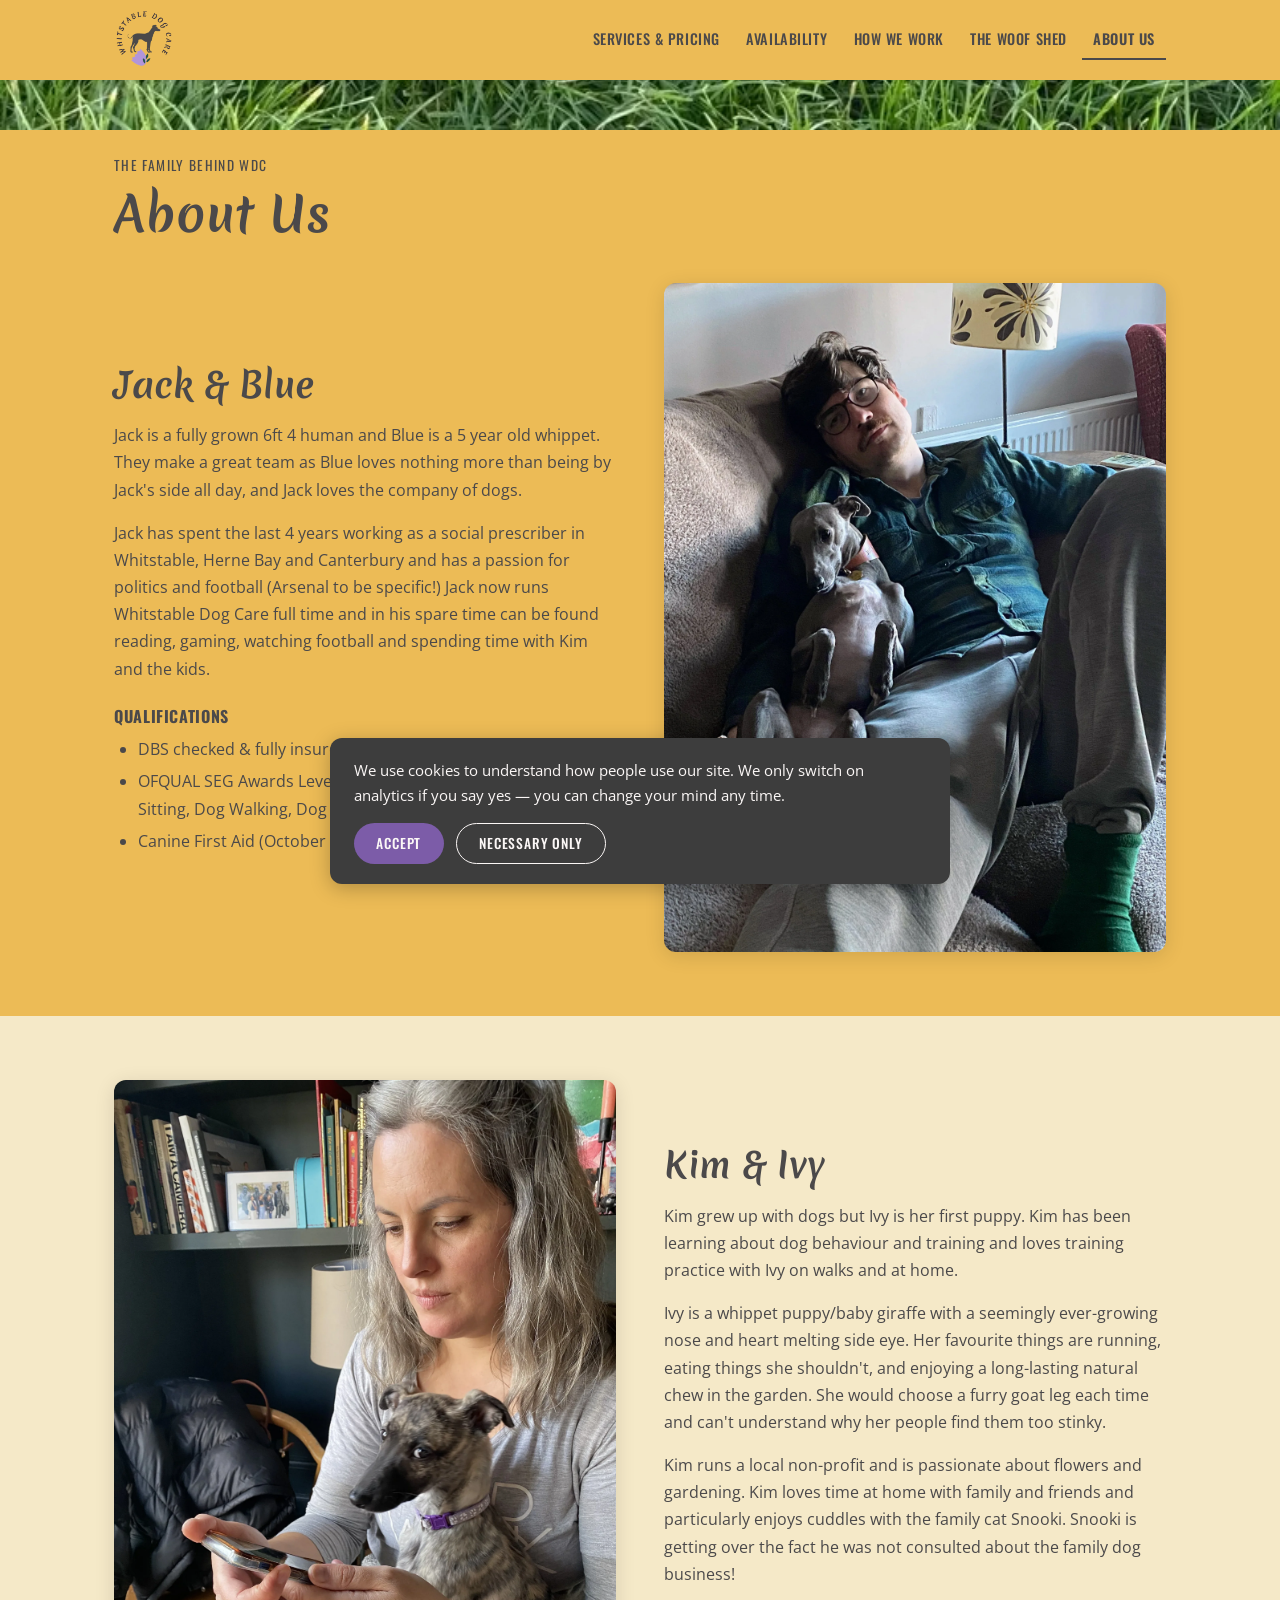
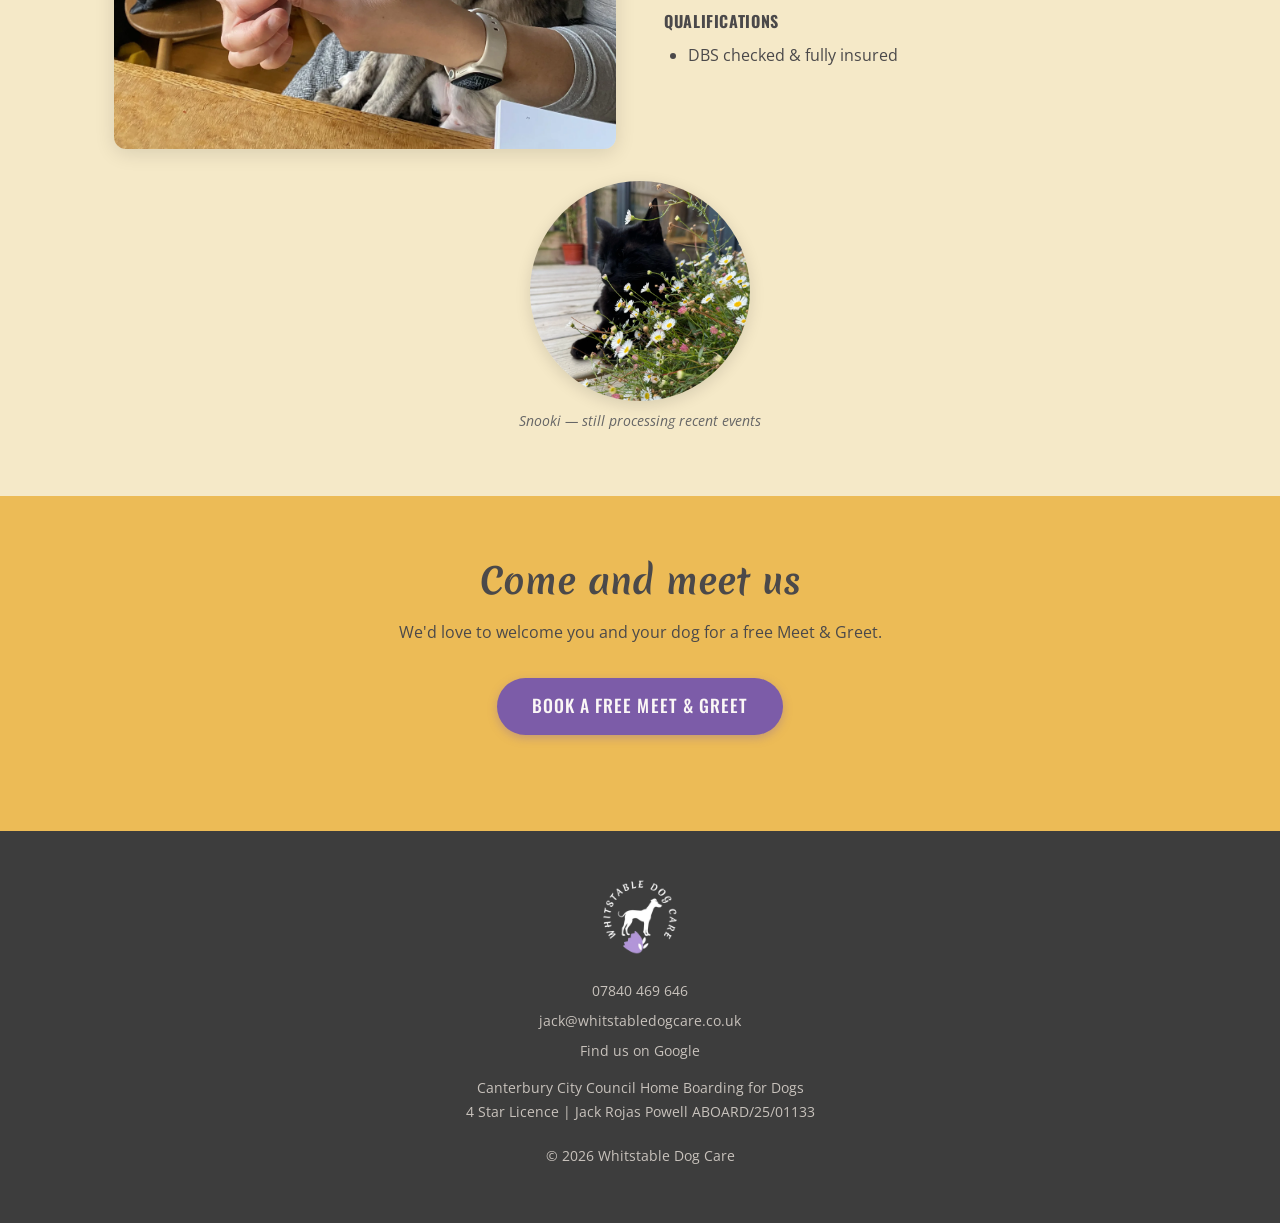
==== commit 9113700e: "Add cookie consent banner and Google Business Profile links Adds a brand-styled consent banner using" ====
--- a/about.html
+++ b/about.html
@@ -6,6 +6,12 @@
   <script>
     window.dataLayer = window.dataLayer || [];
     function gtag(){dataLayer.push(arguments);}
+    gtag('consent', 'default', {
+      'analytics_storage': 'denied',
+      'ad_storage': 'denied',
+      'ad_user_data': 'denied',
+      'ad_personalization': 'denied'
+    });
     gtag('js', new Date());
     gtag('config', 'G-H8V5NB6T25');
   </script>
@@ -32,6 +38,16 @@
     "@type": "AnimalShelter",
     "petsAllowed": "Dogs only",
     "areaServed": ["Whitstable", "Tankerton", "Seasalter", "Herne Bay", "Canterbury", "Faversham", "Thanet"],
+    "hasCredential": {
+      "@type": "EducationalOccupationalCredential",
+      "name": "Canterbury City Council Home Boarding for Dogs Licence",
+      "credentialCategory": "licence",
+      "recognizedBy": {
+        "@type": "GovernmentOrganization",
+        "name": "Canterbury City Council"
+      },
+      "identifier": "ABOARD/25/01133"
+    },
     "name": "Whitstable Dog Care",
     "description": "Home-from-home, family-run dog day care and boarding in Whitstable, Kent.",
     "url": "https://whitstabledogcare.co.uk",
@@ -60,6 +76,7 @@
     "openingHours": "Mo-Su 07:30-21:00",
     "sameAs": [
       "https://maps.app.goo.gl/Xas24WrXm4qyw3E78",
+      "https://share.google/zNQRvtwh0eRR4QSle",
       "https://www.instagram.com/whitstabledogcare/",
       "https://maps.apple.com/p/wR4-Y2Sefy-_Zt",
       "https://www.yell.com/biz/whitstable-dog-care-whitstable-11027929/",
@@ -117,9 +134,52 @@
   <link rel="icon" type="image/png" sizes="32x32" href="favicon-32x32.png" />
   <link rel="icon" type="image/png" sizes="16x16" href="favicon-16x16.png" />
   <link rel="apple-touch-icon" sizes="180x180" href="apple-touch-icon.png" />
+  <script type="application/ld+json">
+  {
+    "@context": "https://schema.org",
+    "@type": "BreadcrumbList",
+    "itemListElement": [
+      { "@type": "ListItem", "position": 1, "name": "Home", "item": "https://whitstabledogcare.co.uk/" },
+      { "@type": "ListItem", "position": 2, "name": "About Us", "item": "https://whitstabledogcare.co.uk/about" }
+    ]
+  }
+  </script>
   <link rel="canonical" href="https://whitstabledogcare.co.uk/about" />
 </head>
 <body>
+
+  <div id="cookie-consent" class="cookie-consent" role="dialog" aria-live="polite" aria-label="Cookie consent">
+    <p class="cookie-consent__text">We use cookies to understand how people use our site. We only switch on analytics if you say yes — you can change your mind any time.</p>
+    <div class="cookie-consent__actions">
+      <button type="button" class="cookie-consent__btn cookie-consent__btn--accept" onclick="wdcSetConsent(true)">Accept</button>
+      <button type="button" class="cookie-consent__btn cookie-consent__btn--reject" onclick="wdcSetConsent(false)">Necessary only</button>
+    </div>
+  </div>
+  <script>
+  (function () {
+    var KEY = 'wdc_cookie_consent';
+    function applyConsent(granted) {
+      if (typeof gtag === 'function') {
+        gtag('consent', 'update', { 'analytics_storage': granted ? 'granted' : 'denied' });
+      }
+    }
+    window.wdcSetConsent = function (granted) {
+      localStorage.setItem(KEY, granted ? 'granted' : 'denied');
+      applyConsent(granted);
+      var banner = document.getElementById('cookie-consent');
+      if (banner) banner.classList.remove('is-visible');
+    };
+    var stored = localStorage.getItem(KEY);
+    if (stored) {
+      applyConsent(stored === 'granted');
+    } else {
+      document.addEventListener('DOMContentLoaded', function () {
+        var banner = document.getElementById('cookie-consent');
+        if (banner) banner.classList.add('is-visible');
+      });
+    }
+  })();
+  </script>
 
   <!-- HEADER -->
   <header class="site-header">
@@ -237,6 +297,7 @@
     <img src="images/footer-logo.webp" alt="Whitstable Dog Care logo" class="footer-logo" width="200" height="200" />
     <p><a href="tel:07840469646">07840 469 646</a></p>
     <p><a href="mailto:jack@whitstabledogcare.co.uk">jack@whitstabledogcare.co.uk</a></p>
+    <p><a href="https://share.google/zNQRvtwh0eRR4QSle" target="_blank" rel="noopener">Find us on Google</a></p>
     <p class="footer-licence">Canterbury City Council Home Boarding for Dogs<br>
     4 Star Licence | Jack Rojas Powell ABOARD/25/01133</p>
     <p class="footer-copyright">&copy; <span id="year"></span> Whitstable Dog Care</p>
--- a/css/style.css
+++ b/css/style.css
@@ -1838,3 +1838,81 @@
     padding: 0.6rem 1rem;
   }
 }
+
+/* --- Cookie consent banner --- */
+.cookie-consent {
+  display: none;
+  position: fixed;
+  left: 1rem;
+  right: 1rem;
+  bottom: 1rem;
+  z-index: 1000;
+  max-width: 620px;
+  margin: 0 auto;
+  background: var(--charcoal);
+  color: var(--white);
+  padding: 1.25rem 1.5rem;
+  border-radius: 12px;
+  box-shadow: 0 4px 20px rgba(0,0,0,0.25);
+  font-family: var(--font-body);
+}
+
+.cookie-consent.is-visible {
+  display: flex;
+  flex-direction: column;
+  gap: 1rem;
+}
+
+.cookie-consent__text {
+  font-size: 0.95rem;
+  line-height: 1.6;
+  margin: 0;
+}
+
+.cookie-consent__actions {
+  display: flex;
+  gap: 0.75rem;
+  flex-wrap: wrap;
+}
+
+.cookie-consent__btn {
+  font-family: var(--font-label);
+  font-size: 0.85rem;
+  font-weight: 500;
+  text-transform: uppercase;
+  letter-spacing: 0.06em;
+  border: none;
+  border-radius: 50px;
+  padding: 0.6rem 1.4rem;
+  cursor: pointer;
+  transition: background 0.2s, transform 0.15s;
+}
+
+.cookie-consent__btn--accept {
+  background: var(--cta-purple);
+  color: var(--white);
+}
+
+.cookie-consent__btn--accept:hover {
+  background: #6b4d9c;
+  transform: translateY(-1px);
+}
+
+.cookie-consent__btn--reject {
+  background: transparent;
+  color: var(--white);
+  border: 1px solid var(--white);
+}
+
+.cookie-consent__btn--reject:hover {
+  background: rgba(255,255,255,0.1);
+}
+
+@media (max-width: 480px) {
+  .cookie-consent {
+    left: 0.5rem;
+    right: 0.5rem;
+    bottom: 0.5rem;
+    padding: 1rem;
+  }
+}
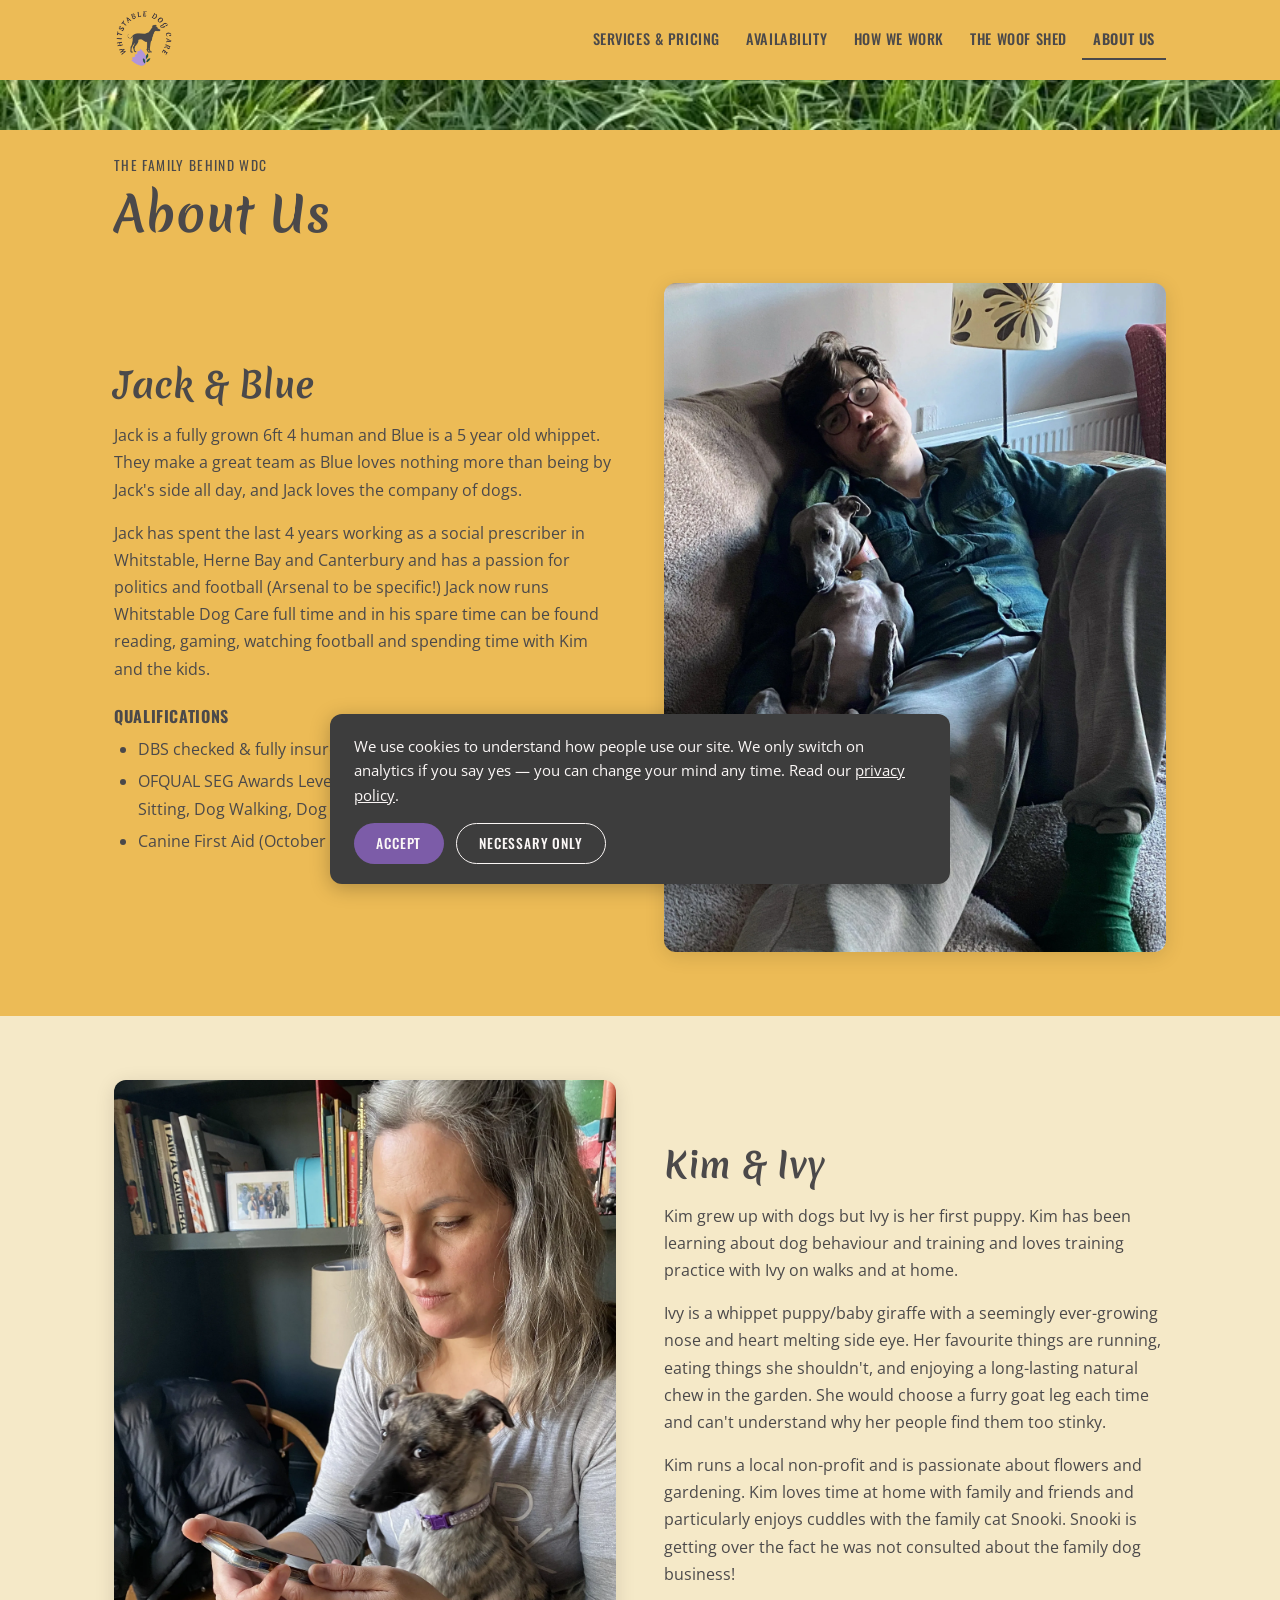
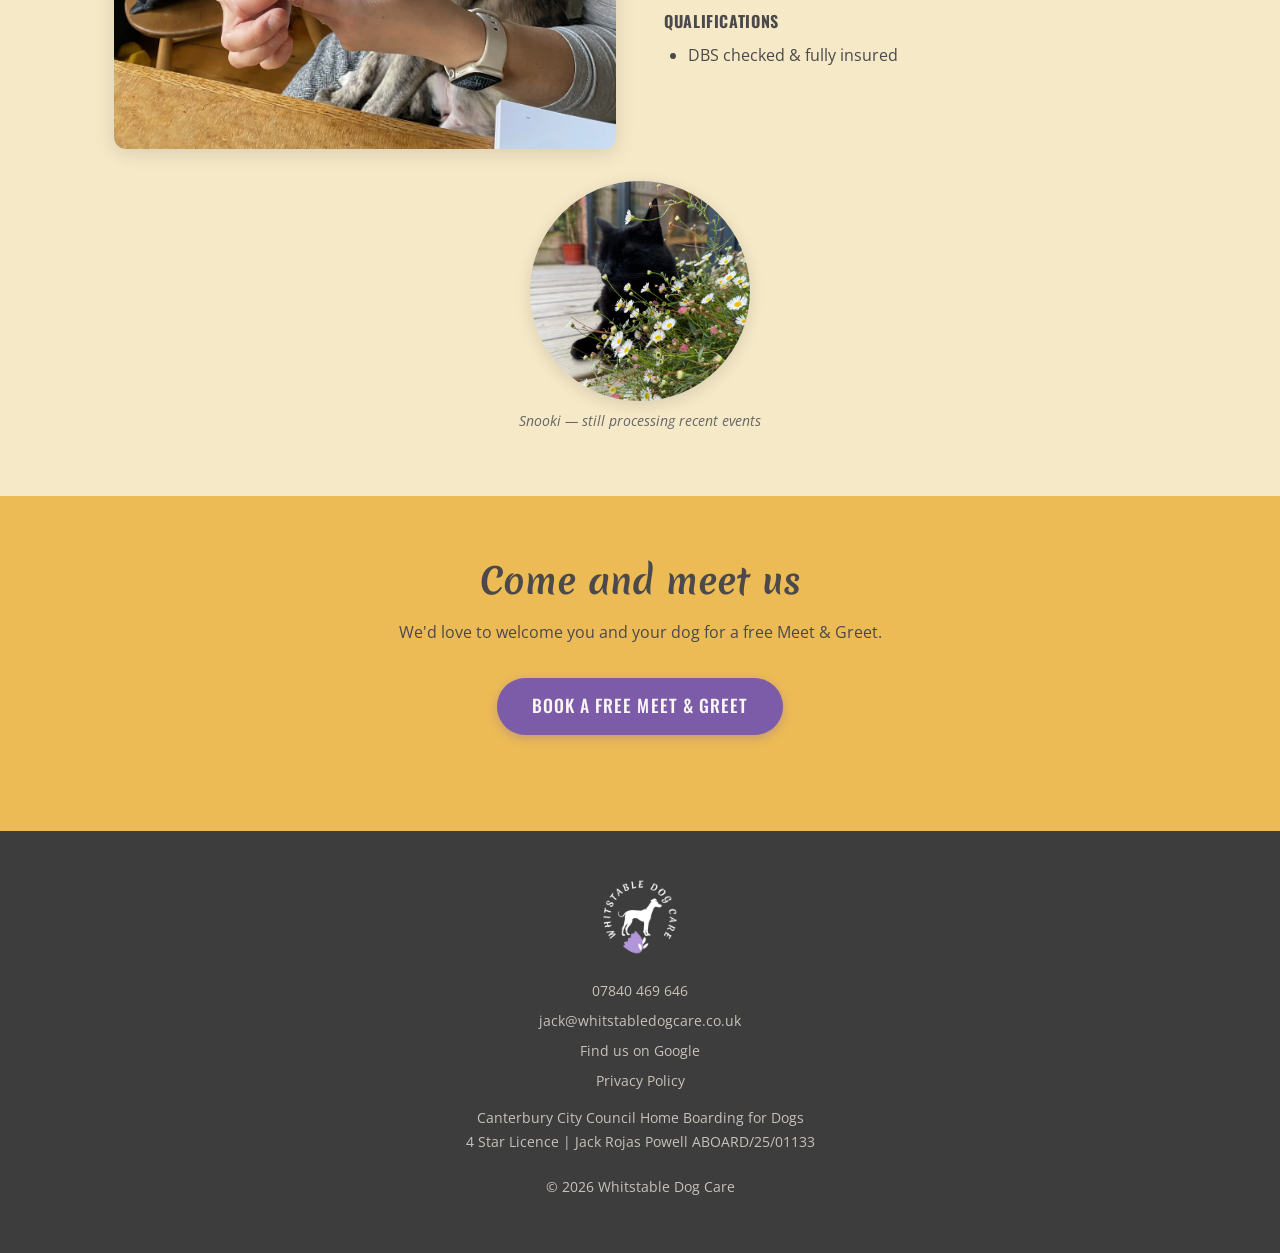
==== commit 73e0434f: "Only load Google Analytics after consent, add privacy policy page Previously "Necessary only" still " ====
--- a/about.html
+++ b/about.html
@@ -1,19 +1,10 @@
 <!DOCTYPE html>
 <html lang="en">
 <head>
-  <!-- Google tag (gtag.js) -->
-  <script async src="https://www.googletagmanager.com/gtag/js?id=G-H8V5NB6T25"></script>
+  <!-- Google tag (gtag.js) — script itself is only requested after cookie consent is accepted, see body -->
   <script>
     window.dataLayer = window.dataLayer || [];
     function gtag(){dataLayer.push(arguments);}
-    gtag('consent', 'default', {
-      'analytics_storage': 'denied',
-      'ad_storage': 'denied',
-      'ad_user_data': 'denied',
-      'ad_personalization': 'denied'
-    });
-    gtag('js', new Date());
-    gtag('config', 'G-H8V5NB6T25');
   </script>
   <meta charset="UTF-8" />
   <meta name="viewport" content="width=device-width, initial-scale=1.0" />
@@ -149,7 +140,7 @@
 <body>
 
   <div id="cookie-consent" class="cookie-consent" role="dialog" aria-live="polite" aria-label="Cookie consent">
-    <p class="cookie-consent__text">We use cookies to understand how people use our site. We only switch on analytics if you say yes — you can change your mind any time.</p>
+    <p class="cookie-consent__text">We use cookies to understand how people use our site. We only switch on analytics if you say yes — you can change your mind any time. Read our <a href="privacy.html" style="color:inherit;">privacy policy</a>.</p>
     <div class="cookie-consent__actions">
       <button type="button" class="cookie-consent__btn cookie-consent__btn--accept" onclick="wdcSetConsent(true)">Accept</button>
       <button type="button" class="cookie-consent__btn cookie-consent__btn--reject" onclick="wdcSetConsent(false)">Necessary only</button>
@@ -158,21 +149,27 @@
   <script>
   (function () {
     var KEY = 'wdc_cookie_consent';
-    function applyConsent(granted) {
-      if (typeof gtag === 'function') {
-        gtag('consent', 'update', { 'analytics_storage': granted ? 'granted' : 'denied' });
-      }
+    var gaLoaded = false;
+    function loadGA() {
+      if (gaLoaded) return;
+      gaLoaded = true;
+      var s = document.createElement('script');
+      s.async = true;
+      s.src = 'https://www.googletagmanager.com/gtag/js?id=G-H8V5NB6T25';
+      document.head.appendChild(s);
+      gtag('js', new Date());
+      gtag('config', 'G-H8V5NB6T25');
     }
     window.wdcSetConsent = function (granted) {
       localStorage.setItem(KEY, granted ? 'granted' : 'denied');
-      applyConsent(granted);
+      if (granted) loadGA();
       var banner = document.getElementById('cookie-consent');
       if (banner) banner.classList.remove('is-visible');
     };
     var stored = localStorage.getItem(KEY);
-    if (stored) {
-      applyConsent(stored === 'granted');
-    } else {
+    if (stored === 'granted') {
+      loadGA();
+    } else if (!stored) {
       document.addEventListener('DOMContentLoaded', function () {
         var banner = document.getElementById('cookie-consent');
         if (banner) banner.classList.add('is-visible');
@@ -298,6 +295,7 @@
     <p><a href="tel:07840469646">07840 469 646</a></p>
     <p><a href="mailto:jack@whitstabledogcare.co.uk">jack@whitstabledogcare.co.uk</a></p>
     <p><a href="https://share.google/zNQRvtwh0eRR4QSle" target="_blank" rel="noopener">Find us on Google</a></p>
+    <p><a href="privacy.html">Privacy Policy</a></p>
     <p class="footer-licence">Canterbury City Council Home Boarding for Dogs<br>
     4 Star Licence | Jack Rojas Powell ABOARD/25/01133</p>
     <p class="footer-copyright">&copy; <span id="year"></span> Whitstable Dog Care</p>
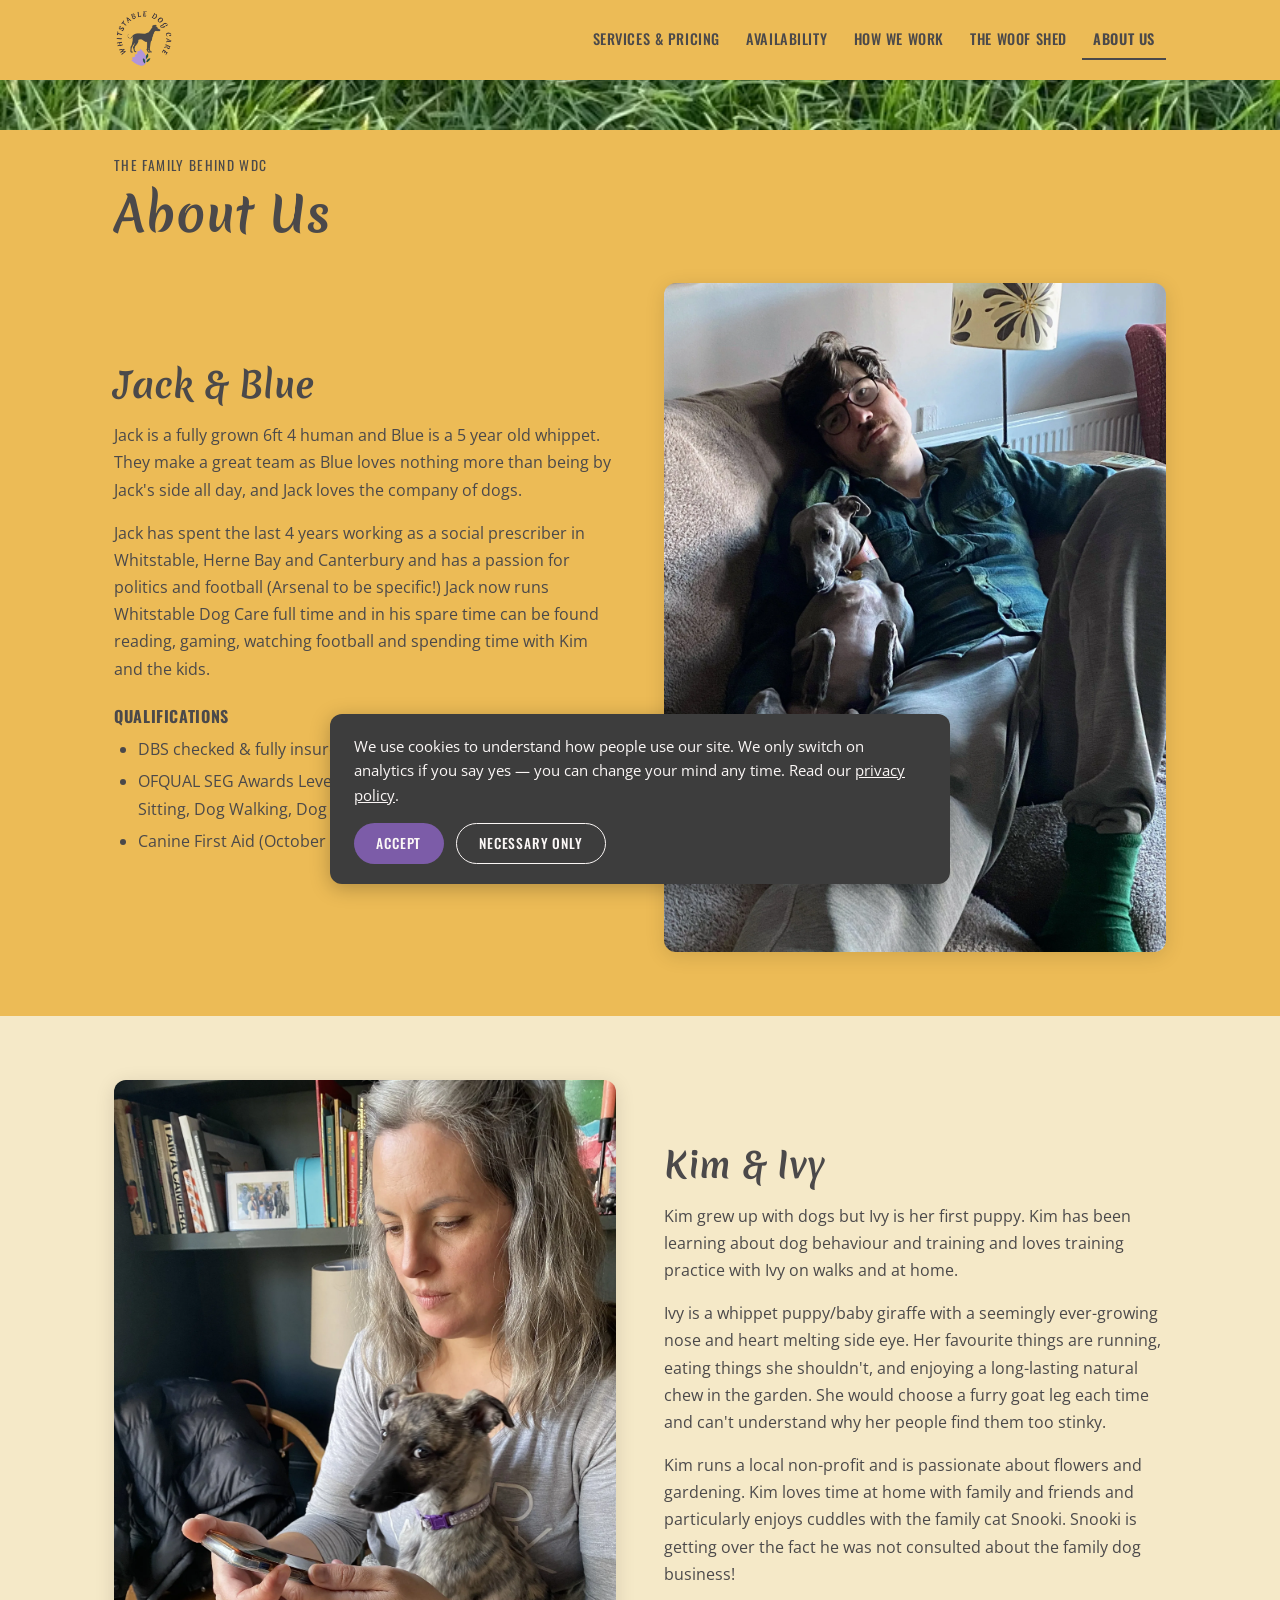
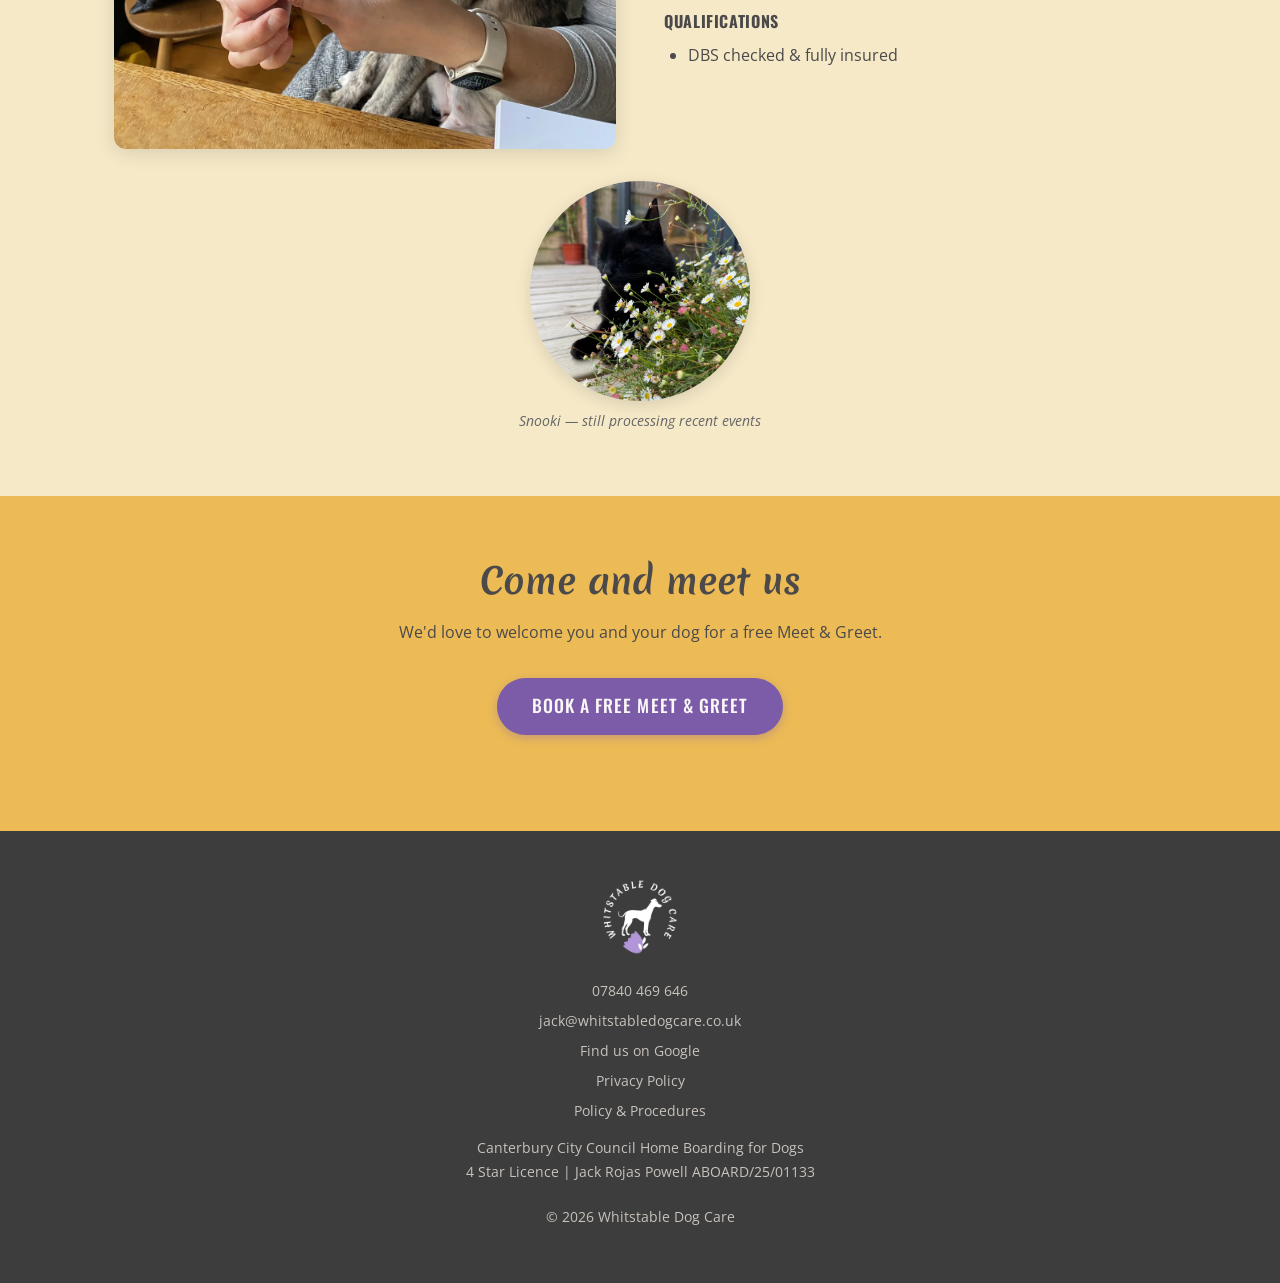
==== commit 641917b9: "Add Policy & Procedures page, replacing the Notion-hosted version Moves the full 14-section Policy &" ====
--- a/about.html
+++ b/about.html
@@ -140,7 +140,7 @@
 <body>
 
   <div id="cookie-consent" class="cookie-consent" role="dialog" aria-live="polite" aria-label="Cookie consent">
-    <p class="cookie-consent__text">We use cookies to understand how people use our site. We only switch on analytics if you say yes — you can change your mind any time. Read our <a href="privacy.html" style="color:inherit;">privacy policy</a>.</p>
+    <p class="cookie-consent__text">We use cookies to understand how people use our site. We only switch on analytics if you say yes — you can change your mind any time. Read our <a href="privacy" style="color:inherit;">privacy policy</a>.</p>
     <div class="cookie-consent__actions">
       <button type="button" class="cookie-consent__btn cookie-consent__btn--accept" onclick="wdcSetConsent(true)">Accept</button>
       <button type="button" class="cookie-consent__btn cookie-consent__btn--reject" onclick="wdcSetConsent(false)">Necessary only</button>
@@ -181,7 +181,7 @@
   <!-- HEADER -->
   <header class="site-header">
     <div class="header-inner">
-      <a href="index.html" class="header-logo">
+      <a href="/" class="header-logo">
         <img src="images/logo.webp" alt="Whitstable Dog Care logo" width="440" height="440" />
         <span>Whitstable<br>Dog Care</span>
       </a>
@@ -189,11 +189,11 @@
         <span></span><span></span><span></span>
       </button>
       <nav class="site-nav" id="site-nav">
-        <a href="services.html">Services &amp; Pricing</a>
-        <a href="availability.html">Availability</a>
-        <a href="how-we-work.html">How We Work</a>
-        <a href="woof-shed.html">The Woof Shed</a>
-        <a href="about.html" class="active">About Us</a>
+        <a href="services">Services &amp; Pricing</a>
+        <a href="availability">Availability</a>
+        <a href="how-we-work">How We Work</a>
+        <a href="woof-shed">The Woof Shed</a>
+        <a href="about" class="active">About Us</a>
       </nav>
     </div>
   </header>
@@ -295,7 +295,8 @@
     <p><a href="tel:07840469646">07840 469 646</a></p>
     <p><a href="mailto:jack@whitstabledogcare.co.uk">jack@whitstabledogcare.co.uk</a></p>
     <p><a href="https://share.google/zNQRvtwh0eRR4QSle" target="_blank" rel="noopener">Find us on Google</a></p>
-    <p><a href="privacy.html">Privacy Policy</a></p>
+    <p><a href="privacy">Privacy Policy</a></p>
+    <p><a href="policy-and-procedures">Policy &amp; Procedures</a></p>
     <p class="footer-licence">Canterbury City Council Home Boarding for Dogs<br>
     4 Star Licence | Jack Rojas Powell ABOARD/25/01133</p>
     <p class="footer-copyright">&copy; <span id="year"></span> Whitstable Dog Care</p>
--- a/css/style.css
+++ b/css/style.css
@@ -1916,3 +1916,85 @@
     padding: 1rem;
   }
 }
+
+/* =============================================
+   POLICY & PROCEDURES — TABLE OF CONTENTS
+   ============================================= */
+
+.policy-toc {
+  background: var(--white);
+  border-radius: 12px;
+  box-shadow: 0 4px 20px rgba(0,0,0,0.12);
+  padding: 1.75rem 2rem;
+}
+
+.policy-toc ol {
+  list-style: none;
+  padding-left: 0;
+  margin-bottom: 0;
+  columns: 2;
+  column-gap: 2.5rem;
+}
+
+.policy-toc li {
+  break-inside: avoid;
+  counter-increment: none;
+  margin-bottom: 0.6rem;
+}
+
+.policy-toc a {
+  font-family: 'Oswald', sans-serif;
+  font-size: 0.9rem;
+  text-transform: uppercase;
+  letter-spacing: 0.04em;
+  text-decoration: none;
+}
+
+.policy-toc a:hover {
+  text-decoration: underline;
+}
+
+@media (max-width: 640px) {
+  .policy-toc {
+    padding: 1.25rem 1.5rem;
+  }
+  .policy-toc ol {
+    columns: 1;
+  }
+}
+
+.back-to-contents {
+  display: inline-block;
+  margin-top: 1.25rem;
+  font-family: 'Oswald', sans-serif;
+  font-size: 0.75rem;
+  text-transform: uppercase;
+  letter-spacing: 0.06em;
+  text-decoration: none;
+}
+
+.back-to-contents:hover {
+  text-decoration: underline;
+}
+
+@media print {
+  .site-header,
+  .grass-strip,
+  .site-footer,
+  .cookie-consent,
+  .hamburger,
+  .policy-toc,
+  .back-to-contents {
+    display: none !important;
+  }
+  body {
+    background: var(--white);
+  }
+  .section {
+    padding: 0.5rem 0;
+  }
+  a {
+    color: var(--body-text);
+    text-decoration: none;
+  }
+}
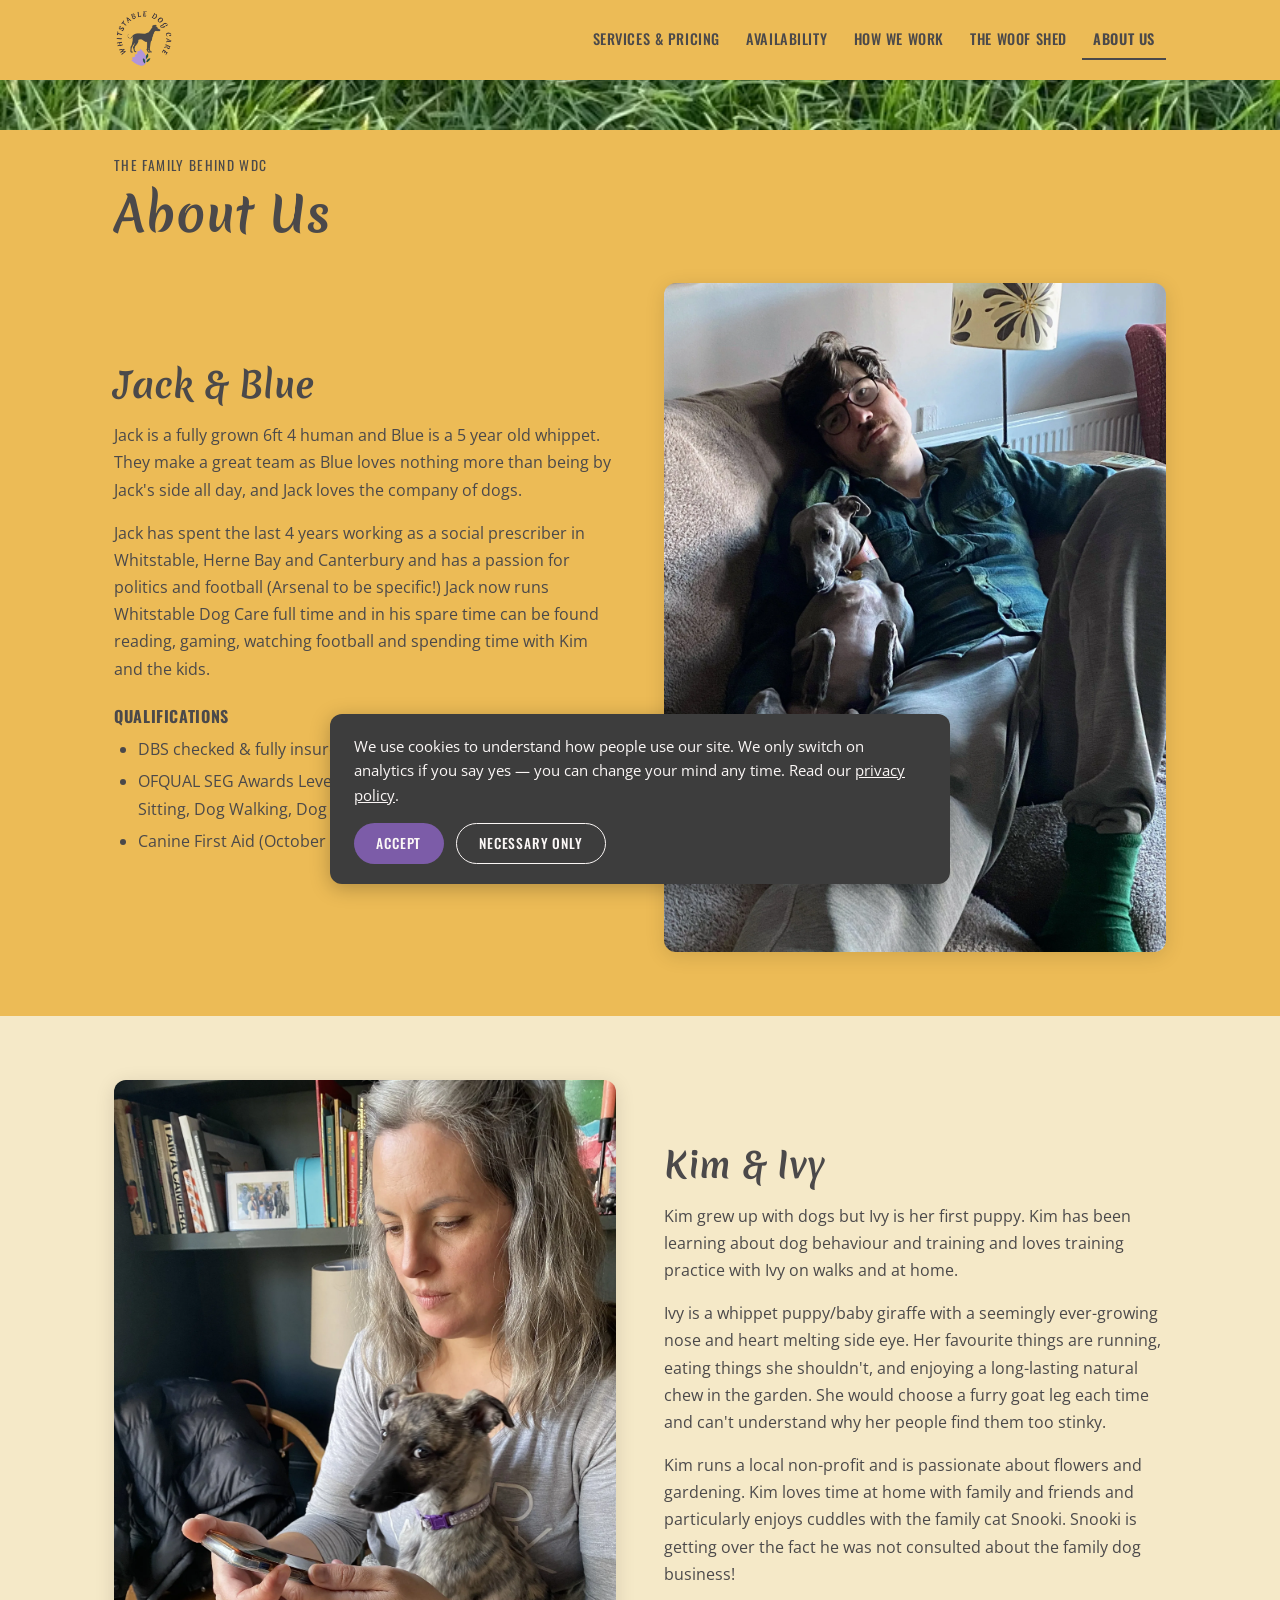
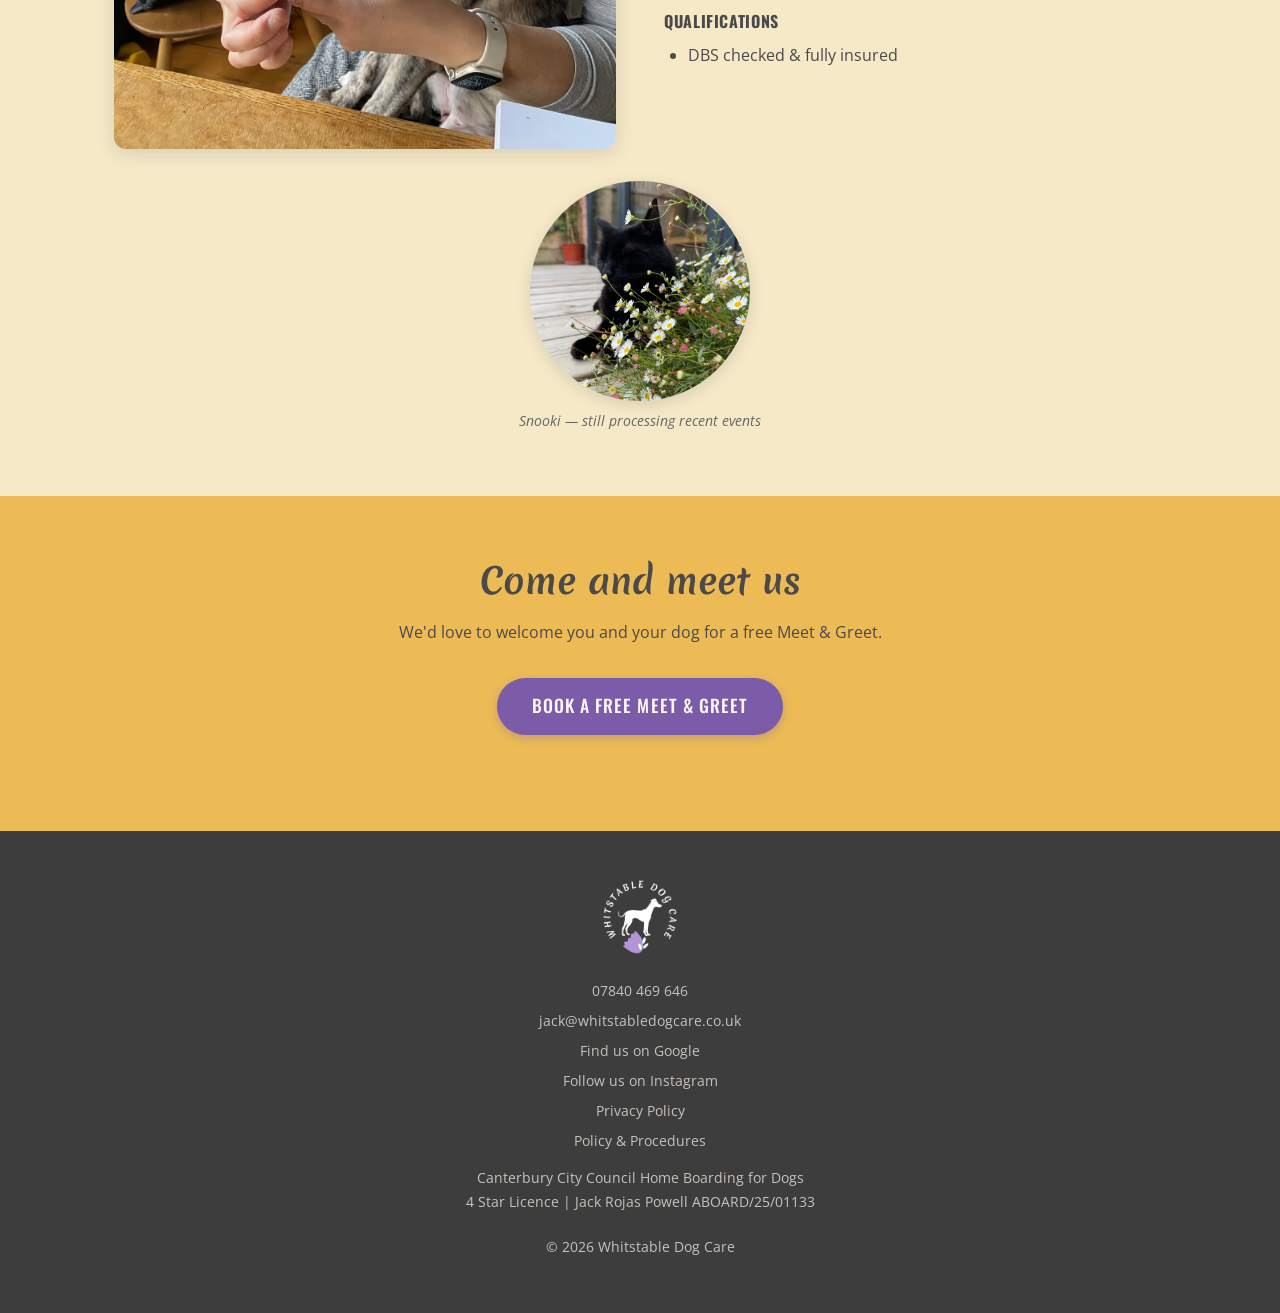
==== commit 33e7883a: "Add Instagram link to site footer Instagram was only referenced in the hidden sameAs structured data" ====
--- a/about.html
+++ b/about.html
@@ -295,6 +295,7 @@
     <p><a href="tel:07840469646">07840 469 646</a></p>
     <p><a href="mailto:jack@whitstabledogcare.co.uk">jack@whitstabledogcare.co.uk</a></p>
     <p><a href="https://share.google/zNQRvtwh0eRR4QSle" target="_blank" rel="noopener">Find us on Google</a></p>
+    <p><a href="https://www.instagram.com/whitstabledogcare/" target="_blank" rel="noopener">Follow us on Instagram</a></p>
     <p><a href="privacy">Privacy Policy</a></p>
     <p><a href="policy-and-procedures">Policy &amp; Procedures</a></p>
     <p class="footer-licence">Canterbury City Council Home Boarding for Dogs<br>
--- a/css/style.css
+++ b/css/style.css
@@ -68,7 +68,7 @@
 p { margin-bottom: 1rem; }
 p:last-child { margin-bottom: 0; }
 
-ul {
+ul, ol {
   padding-left: 1.5rem;
   margin-bottom: 1rem;
 }
@@ -1437,177 +1437,6 @@
   margin-bottom: 0;
 }
 
-.avail-home-link {
-  font-size: 0.9rem;
-  margin-top: 0.5rem;
-  margin-bottom: 0;
-}
-
-/* =============================================
-   AVAILABILITY CALENDAR
-   ============================================= */
-
-.availability-calendar {
-  max-width: 680px;
-  margin: 0 auto;
-  font-family: 'Open Sans', sans-serif;
-}
-
-/* Header: prev / month label / next */
-.cal-header {
-  display: flex;
-  align-items: center;
-  justify-content: space-between;
-  margin-bottom: 1.25rem;
-}
-
-.cal-month-label {
-  font-family: 'Merienda', cursive;
-  font-size: clamp(1.2rem, 3vw, 1.6rem);
-  color: var(--charcoal);
-  margin: 0;
-}
-
-.cal-nav {
-  background: none;
-  border: 2px solid var(--charcoal);
-  color: var(--charcoal);
-  width: 2.2rem;
-  height: 2.2rem;
-  border-radius: 50%;
-  font-size: 1.3rem;
-  line-height: 1;
-  cursor: pointer;
-  display: flex;
-  align-items: center;
-  justify-content: center;
-  transition: background 0.15s, color 0.15s;
-}
-
-.cal-nav:hover {
-  background: var(--charcoal);
-  color: var(--white);
-}
-
-/* Day-of-week header row */
-.cal-grid-header {
-  display: grid;
-  grid-template-columns: repeat(7, 1fr);
-  margin-bottom: 0.4rem;
-}
-
-.cal-grid-header span {
-  text-align: center;
-  font-family: 'Oswald', sans-serif;
-  font-size: 0.75rem;
-  font-weight: 500;
-  text-transform: uppercase;
-  letter-spacing: 0.05em;
-  color: var(--body-text);
-  padding: 0.25rem 0;
-}
-
-/* Day grid */
-.cal-grid {
-  display: grid;
-  grid-template-columns: repeat(7, 1fr);
-  gap: 4px;
-}
-
-.cal-cell {
-  aspect-ratio: 1;
-  border-radius: 8px;
-  display: flex;
-  align-items: center;
-  justify-content: center;
-  position: relative;
-  background: #e8e4e0;
-}
-
-.cal-cell--empty {
-  background: transparent;
-}
-
-.cal-day-num {
-  font-size: clamp(0.7rem, 2vw, 0.9rem);
-  font-weight: 600;
-  color: var(--white);
-  line-height: 1;
-}
-
-/* Past days — muted */
-.cal-cell--past {
-  opacity: 0.35;
-}
-
-/* Today ring */
-.cal-cell--today {
-  outline: 3px solid var(--charcoal);
-  outline-offset: -3px;
-}
-
-/* Status colours */
-.cal-cell--available  { background: #4a7a5a; }
-.cal-cell--limited    { background: #c98a2b; }
-.cal-cell--full       { background: #c24040; }
-.cal-cell--unavailable { background: #9a9a9a; }
-
-.cal-cell--available  .cal-day-num,
-.cal-cell--limited    .cal-day-num,
-.cal-cell--full       .cal-day-num,
-.cal-cell--unavailable .cal-day-num { color: #fff; }
-
-.cal-cell--past .cal-day-num,
-.cal-cell:not([class*="--available"]):not([class*="--limited"]):not([class*="--full"]):not([class*="--unavailable"]):not(.cal-cell--empty) .cal-day-num {
-  color: var(--body-text);
-}
-
-/* Loading / error states */
-.cal-loading,
-.cal-error {
-  grid-column: 1 / -1;
-  text-align: center;
-  padding: 2rem;
-  color: var(--body-text);
-  font-size: 0.9rem;
-}
-
-/* Legend */
-.cal-legend {
-  display: flex;
-  flex-wrap: wrap;
-  gap: 0.75rem 1.5rem;
-  margin-top: 1.25rem;
-  justify-content: center;
-}
-
-.cal-legend-item {
-  display: flex;
-  align-items: center;
-  gap: 0.4rem;
-  font-size: 0.82rem;
-  color: var(--body-text);
-}
-
-.cal-dot {
-  width: 12px;
-  height: 12px;
-  border-radius: 50%;
-  display: inline-block;
-  flex-shrink: 0;
-}
-
-.cal-dot--green     { background: #4a7a5a; }
-.cal-dot--amber     { background: #c98a2b; }
-.cal-dot--red       { background: #c24040; }
-.cal-dot--grey      { background: #9a9a9a; }
-.cal-dot--unsynced  { background: #e8e4e0; border: 1px solid #ccc; }
-
-@media (max-width: 480px) {
-  .cal-grid { gap: 3px; }
-  .cal-nav { width: 1.9rem; height: 1.9rem; font-size: 1.1rem; }
-}
-
 /* =============================================
    HERO V2
    ============================================= */
@@ -1921,6 +1750,13 @@
    POLICY & PROCEDURES — TABLE OF CONTENTS
    ============================================= */
 
+.policy-page p + h3,
+.policy-page ul + h3,
+.policy-page ol + h3,
+.policy-page table + h3 {
+  margin-top: 2rem;
+}
+
 .policy-toc {
   background: var(--white);
   border-radius: 12px;
